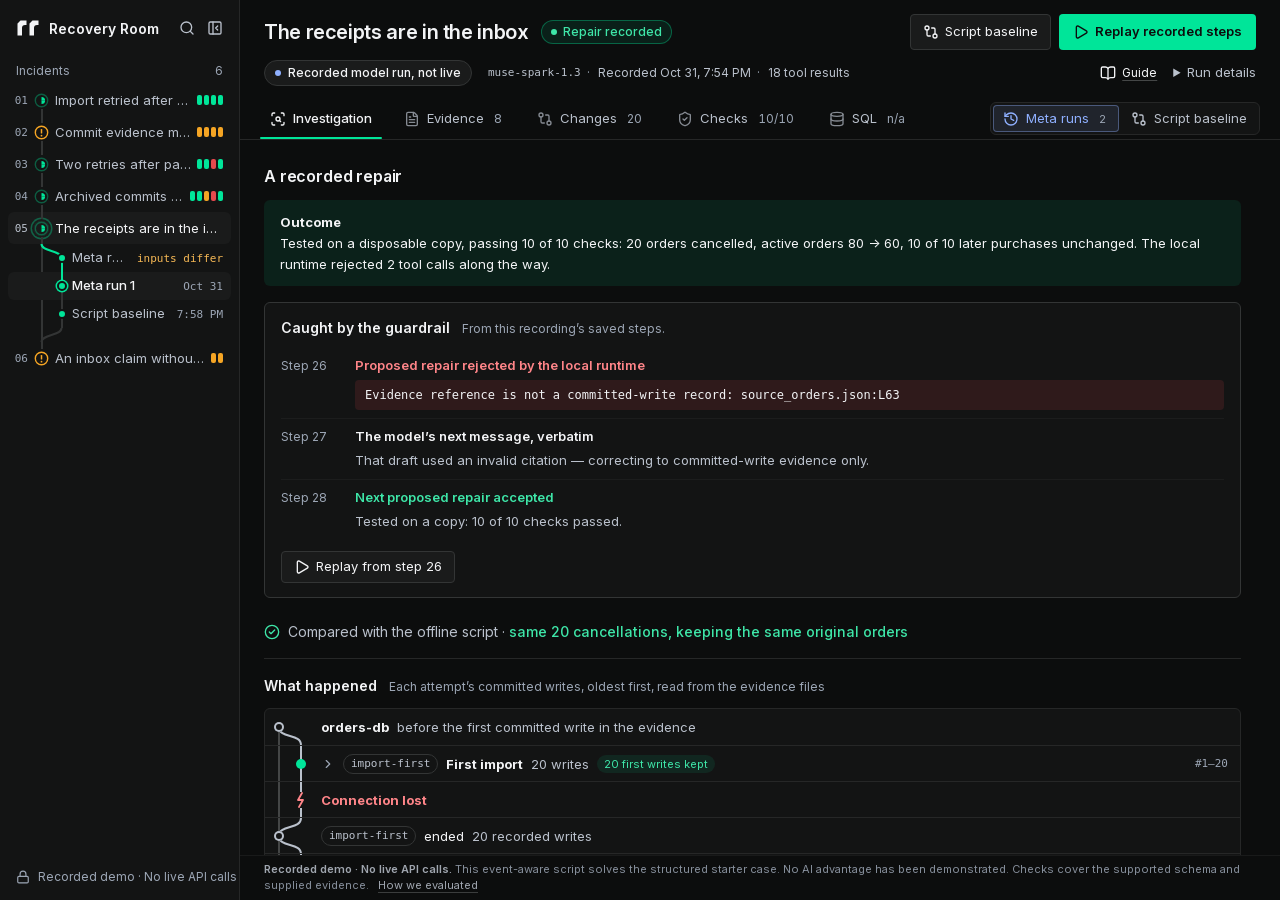
==== index.html @ 3918cf86 "Publish read-only recorded demo from 4fa19cd" ====
<!doctype html>
<html lang="en" data-demo-mode="read-only">
<head>
  <meta charset="utf-8">
  <meta name="viewport" content="width=device-width,initial-scale=1">
  <meta name="description" content="A local workbench for synthetic incident investigation and copy-only repair review.">
  <meta name="color-scheme" content="dark">
  <title>Recovery Room · Local workbench</title>
  <link rel="icon" href="./favicon.svg" type="image/svg+xml">
  <link rel="stylesheet" href="./style.css">
  <link rel="preload" href="./fonts/InterVariable.woff2" as="font" type="font/woff2" crossorigin>
  <script src="./app.js" defer></script>
</head>
<body>
<!-- Icons: Lucide (lucide-static 1.55.0), https://lucide.dev
ISC License

Copyright (c) 2026 Lucide Icons and Contributors

Permission to use, copy, modify, and/or distribute this software for any
purpose with or without fee is hereby granted, provided that the above
copyright notice and this permission notice appear in all copies.

THE SOFTWARE IS PROVIDED "AS IS" AND THE AUTHOR DISCLAIMS ALL WARRANTIES
WITH REGARD TO THIS SOFTWARE INCLUDING ALL IMPLIED WARRANTIES OF
MERCHANTABILITY AND FITNESS. IN NO EVENT SHALL THE AUTHOR BE LIABLE FOR
ANY SPECIAL, DIRECT, INDIRECT, OR CONSEQUENTIAL DAMAGES OR ANY DAMAGES
WHATSOEVER RESULTING FROM LOSS OF USE, DATA OR PROFITS, WHETHER IN AN
ACTION OF CONTRACT, NEGLIGENCE OR OTHER TORTIOUS ACTION, ARISING OUT OF
OR IN CONNECTION WITH THE USE OR PERFORMANCE OF THIS SOFTWARE.

- --

The following Lucide icons are derived from the Feather project:

airplay, alert-circle, alert-octagon, alert-triangle, aperture, arrow-down-circle, arrow-down-left, arrow-down-right, arrow-down, arrow-left-circle, arrow-left, arrow-right-circle, arrow-right, arrow-up-circle, arrow-up-left, arrow-up-right, arrow-up, at-sign, calendar, cast, check, chevron-down, chevron-left, chevron-right, chevron-up, chevrons-down, chevrons-left, chevrons-right, chevrons-up, circle, clipboard, clock, code, columns, command, compass, corner-down-left, corner-down-right, corner-left-down, corner-left-up, corner-right-down, corner-right-up, corner-up-left, corner-up-right, crosshair, database, divide-circle, divide-square, dollar-sign, download, external-link, feather, frown, hash, headphones, help-circle, info, italic, key, layout, life-buoy, link-2, link, loader, lock, log-in, log-out, maximize, meh, minimize, minimize-2, minus-circle, minus-square, minus, monitor, moon, more-horizontal, more-vertical, move, music, navigation-2, navigation, octagon, pause-circle, percent, plus-circle, plus-square, plus, power, radio, rss, search, server, share, shopping-bag, sidebar, smartphone, smile, square, table-2, tablet, target, terminal, trash-2, trash, triangle, tv, type, upload, x-circle, x-octagon, x-square, x, zoom-in, zoom-out

The MIT License (MIT) (for the icons listed above)

Copyright (c) 2013-present Cole Bemis

Permission is hereby granted, free of charge, to any person obtaining a copy
of this software and associated documentation files (the "Software"), to deal
in the Software without restriction, including without limitation the rights
to use, copy, modify, merge, publish, distribute, sublicense, and/or sell
copies of the Software, and to permit persons to whom the Software is
furnished to do so, subject to the following conditions:

The above copyright notice and this permission notice shall be included in all
copies or substantial portions of the Software.

THE SOFTWARE IS PROVIDED "AS IS", WITHOUT WARRANTY OF ANY KIND, EXPRESS OR
IMPLIED, INCLUDING BUT NOT LIMITED TO THE WARRANTIES OF MERCHANTABILITY,
FITNESS FOR A PARTICULAR PURPOSE AND NONINFRINGEMENT. IN NO EVENT SHALL THE
AUTHORS OR COPYRIGHT HOLDERS BE LIABLE FOR ANY CLAIM, DAMAGES OR OTHER
LIABILITY, WHETHER IN AN ACTION OF CONTRACT, TORT OR OTHERWISE, ARISING FROM,
OUT OF OR IN CONNECTION WITH THE SOFTWARE OR THE USE OR OTHER DEALINGS IN THE
SOFTWARE.
-->
<svg class="sprite" aria-hidden="true" focusable="false"><symbol id="i-arrow-down" viewBox="0 0 24 24"><path d="M12 5v14" /><path d="m19 12-7 7-7-7" /></symbol><symbol id="i-ban" viewBox="0 0 24 24"><circle cx="12" cy="12" r="10" /><path d="M4.929 4.929 19.07 19.071" /></symbol><symbol id="i-check" viewBox="0 0 24 24"><path d="M20 6 9 17l-5-5" /></symbol><symbol id="i-chevron-right" viewBox="0 0 24 24"><path d="m9 18 6-6-6-6" /></symbol><symbol id="i-circle-alert" viewBox="0 0 24 24"><circle cx="12" cy="12" r="10" /><line x1="12" x2="12" y1="8" y2="12" /><line x1="12" x2="12.01" y1="16" y2="16" /></symbol><symbol id="i-circle-check" viewBox="0 0 24 24"><circle cx="12" cy="12" r="10" /><path d="m16 9-5.5 5.5L8 12" /></symbol><symbol id="i-circle-x" viewBox="0 0 24 24"><circle cx="12" cy="12" r="10" /><path d="m15 9-6 6" /><path d="m9 9 6 6" /></symbol><symbol id="i-copy" viewBox="0 0 24 24"><rect width="14" height="14" x="8" y="8" rx="2" ry="2" /><path d="M4 16c-1.1 0-2-.9-2-2V4c0-1.1.9-2 2-2h10c1.1 0 2 .9 2 2" /></symbol><symbol id="i-corner-down-left" viewBox="0 0 24 24"><path d="M20 4v7a4 4 0 0 1-4 4H4" /><path d="m9 10-5 5 5 5" /></symbol><symbol id="i-database" viewBox="0 0 24 24"><ellipse cx="12" cy="5" rx="9" ry="3" /><path d="M3 5V19A9 3 0 0 0 21 19V5" /><path d="M3 12A9 3 0 0 0 21 12" /></symbol><symbol id="i-download" viewBox="0 0 24 24"><path d="M12 15V3" /><path d="M21 15v4a2 2 0 0 1-2 2H5a2 2 0 0 1-2-2v-4" /><path d="m7 10 5 5 5-5" /></symbol><symbol id="i-file-search" viewBox="0 0 24 24"><path d="M6 22a2 2 0 0 1-2-2V4a2 2 0 0 1 2-2h8a2.4 2.4 0 0 1 1.704.706l3.588 3.588A2.4 2.4 0 0 1 20 8v12a2 2 0 0 1-2 2z" /><path d="M14 2v5a1 1 0 0 0 1 1h5" /><circle cx="11.5" cy="14.5" r="2.5" /><path d="M13.3 16.3 15 18" /></symbol><symbol id="i-file-text" viewBox="0 0 24 24"><path d="M6 22a2 2 0 0 1-2-2V4a2 2 0 0 1 2-2h8a2.4 2.4 0 0 1 1.704.706l3.588 3.588A2.4 2.4 0 0 1 20 8v12a2 2 0 0 1-2 2z" /><path d="M14 2v5a1 1 0 0 0 1 1h5" /><path d="M10 9H8" /><path d="M16 13H8" /><path d="M16 17H8" /></symbol><symbol id="i-flask-conical" viewBox="0 0 24 24"><path d="M14 2v6a2 2 0 0 0 .245.96l5.51 10.08A2 2 0 0 1 18 22H6a2 2 0 0 1-1.755-2.96l5.51-10.08A2 2 0 0 0 10 8V2" /><path d="M6.453 15h11.094" /><path d="M8.5 2h7" /></symbol><symbol id="i-folder-open" viewBox="0 0 24 24"><path d="m6 14 1.5-2.9A2 2 0 0 1 9.24 10H20a2 2 0 0 1 1.94 2.5l-1.54 6a2 2 0 0 1-1.95 1.5H4a2 2 0 0 1-2-2V5a2 2 0 0 1 2-2h3.9a2 2 0 0 1 1.69.9l.81 1.2a2 2 0 0 0 1.67.9H18a2 2 0 0 1 2 2v2" /></symbol><symbol id="i-git-compare" viewBox="0 0 24 24"><circle cx="18" cy="18" r="3" /><circle cx="6" cy="6" r="3" /><path d="M13 6h3a2 2 0 0 1 2 2v7" /><path d="M11 18H8a2 2 0 0 1-2-2V9" /></symbol><symbol id="i-hash" viewBox="0 0 24 24"><line x1="4" x2="20" y1="9" y2="9" /><line x1="4" x2="20" y1="15" y2="15" /><line x1="10" x2="8" y1="3" y2="21" /><line x1="16" x2="14" y1="3" y2="21" /></symbol><symbol id="i-history" viewBox="0 0 24 24"><path d="M3 12a9 9 0 1 0 9-9 9.75 9.75 0 0 0-6.74 2.74L3 8" /><path d="M3 3v5h5" /><path d="M12 7v5l4 2" /></symbol><symbol id="i-info" viewBox="0 0 24 24"><circle cx="12" cy="12" r="10" /><path d="M12 16v-4" /><path d="M12 8h.01" /></symbol><symbol id="i-loader-circle" viewBox="0 0 24 24"><path d="M21 12a9 9 0 1 1-6.219-8.56" /></symbol><symbol id="i-package" viewBox="0 0 24 24"><path d="M11 21.73a2 2 0 0 0 2 0l7-4A2 2 0 0 0 21 16V8a2 2 0 0 0-1-1.73l-7-4a2 2 0 0 0-2 0l-7 4A2 2 0 0 0 3 8v8a2 2 0 0 0 1 1.73z" /><path d="M12 22V12" /><polyline points="3.29 7 12 12 20.71 7" /><path d="m7.5 4.27 9 5.15" /></symbol><symbol id="i-play" viewBox="0 0 24 24"><path d="M5 5a2 2 0 0 1 3.008-1.728l11.997 6.998a2 2 0 0 1 .003 3.458l-12 7A2 2 0 0 1 5 19z" /></symbol><symbol id="i-refresh-cw" viewBox="0 0 24 24"><path d="M3 12a9 9 0 0 1 9-9 9.75 9.75 0 0 1 6.74 2.74L21 8" /><path d="M21 3v5h-5" /><path d="M21 12a9 9 0 0 1-9 9 9.75 9.75 0 0 1-6.74-2.74L3 16" /><path d="M8 16H3v5" /></symbol><symbol id="i-scan-search" viewBox="0 0 24 24"><path d="M3 7V5a2 2 0 0 1 2-2h2" /><path d="M17 3h2a2 2 0 0 1 2 2v2" /><path d="M21 17v2a2 2 0 0 1-2 2h-2" /><path d="M7 21H5a2 2 0 0 1-2-2v-2" /><circle cx="12" cy="12" r="3" /><path d="m16 16-1.9-1.9" /></symbol><symbol id="i-search" viewBox="0 0 24 24"><path d="m21 21-4.34-4.34" /><circle cx="11" cy="11" r="8" /></symbol><symbol id="i-shield-check" viewBox="0 0 24 24"><path d="M20 13c0 5-3.5 7.5-7.66 8.95a1 1 0 0 1-.67-.01C7.5 20.5 4 18 4 13V6a1 1 0 0 1 1-1c2 0 4.5-1.2 6.24-2.72a1.17 1.17 0 0 1 1.52 0C14.51 3.81 17 5 19 5a1 1 0 0 1 1 1z" /><path d="m9 12 2 2 4-4" /></symbol><symbol id="i-triangle-alert" viewBox="0 0 24 24"><path d="m21.73 18-8-14a2 2 0 0 0-3.48 0l-8 14A2 2 0 0 0 4 21h16a2 2 0 0 0 1.73-3" /><path d="M12 9v4" /><path d="M12 17h.01" /></symbol><symbol id="i-x" viewBox="0 0 24 24"><path d="M18 6 6 18" /><path d="m6 6 12 12" /></symbol><symbol id="i-menu" viewBox="0 0 24 24"><path d="M4 5h16" /><path d="M4 12h16" /><path d="M4 19h16" /></symbol><symbol id="i-book-open" viewBox="0 0 24 24"><path d="M12 5v16" /><path d="M20.001 19A2 2 0 0022 17V5a2 2 0 00-1.999-2L16 3.002A5 5 0 0012 5a5 5 0 00-4-2H4a2 2 0 00-2 2v12a2 2 0 001.999 2H8a5 5 0 014 2 5 5 0 014-2z" /></symbol><symbol id="i-panel-left-close" viewBox="0 0 24 24"><rect width="18" height="18" x="3" y="3" rx="2" /><path d="M9 3v18" /><path d="m16 15-3-3 3-3" /></symbol><symbol id="i-panel-left-open" viewBox="0 0 24 24"><rect width="18" height="18" x="3" y="3" rx="2" /><path d="M9 3v18" /><path d="m14 9 3 3-3 3" /></symbol><symbol id="i-lock" viewBox="0 0 24 24"><rect width="18" height="11" x="3" y="11" rx="2" ry="2" /><path d="M7 11V7a5 5 0 0 1 10 0v4" /></symbol><symbol id="i-bot" viewBox="0 0 24 24"><path d="M12 8V4H8" /><rect width="16" height="12" x="4" y="8" rx="2" /><path d="M2 14h2" /><path d="M20 14h2" /><path d="M15 13v2" /><path d="M9 13v2" /></symbol><symbol id="i-pause" viewBox="0 0 24 24"><rect x="14" y="4" width="4" height="16" rx="1" /><rect x="6" y="4" width="4" height="16" rx="1" /></symbol><symbol id="i-skip-forward" viewBox="0 0 24 24"><polygon points="5 4 15 12 5 20 5 4" /><line x1="19" x2="19" y1="5" y2="19" /></symbol><symbol id="i-rotate-ccw" viewBox="0 0 24 24"><path d="M3 12a9 9 0 1 0 9-9 9.75 9.75 0 0 0-6.74 2.74L3 8" /><path d="M3 3v5h5" /></symbol><symbol id="i-wrench" viewBox="0 0 24 24"><path d="M14.7 6.3a1 1 0 0 0 0 1.4l1.6 1.6a1 1 0 0 0 1.4 0l3.106-3.105c.32-.322.863-.22.983.218a6 6 0 0 1-8.259 7.057l-7.91 7.91a1 1 0 0 1-2.999-3l7.91-7.91a6 6 0 0 1 7.057-8.259c.438.12.54.662.219.984z" /></symbol></svg>
  <div id="progress" class="progress" hidden></div>
  <a class="skip" href="#content">Skip to workspace</a>
  <div class="app">
    <aside id="sidebar" class="sidebar" aria-label="Incidents">
      <div class="side-head">
        <a class="brand" href="./" aria-label="Recovery Room home"><svg class="brand-mark" viewBox="0 0 64 64" width="24" height="24" fill="currentColor" aria-hidden="true" focusable="false"><path d="M4 52V20L12 12H28V24H24A8 8 0 0 0 16 32V52Z"/><path d="M36 52V20L44 12H60V24H56A8 8 0 0 0 48 32V52Z"/></svg><span class="brand-name">Recovery Room</span></a>
        <button class="icon-button side-icon" data-palette aria-haspopup="dialog" aria-controls="palette" aria-label="Search or jump to" title="Search or jump to · Ctrl K"><svg class="icon" aria-hidden="true" focusable="false"><use href="#i-search"></use></svg></button>
        <button class="icon-button side-icon rail-toggle" data-nav-rail aria-label="Collapse sidebar" title="Collapse sidebar · ["><svg class="icon" aria-hidden="true" focusable="false"><use href="#i-panel-left-close"></use></svg></button>
      </div>
      <div class="side-label"><span id="cases-label">Incidents</span> <span id="case-count">…</span></div>
      <nav id="cases" aria-label="Synthetic incidents"></nav>
      <div class="side-footer" title="Synthetic cases. The source database is only read; repairs run on disposable copies."><svg class="icon" aria-hidden="true" focusable="false"><use href="#i-lock"></use></svg><span class="side-footer-text">Synthetic data · read-only source</span></div>
    </aside>
    <div class="resizer" role="separator" tabindex="0" aria-orientation="vertical" aria-controls="sidebar" aria-label="Resize sidebar" aria-valuemin="56" aria-valuemax="400" aria-valuenow="240" title="Drag to resize · double-click to reset"></div>
    <div class="scrim" data-close-nav hidden></div>

    <div class="main">
      <header class="topbar">
        <button id="nav-toggle" class="nav-toggle" data-nav-toggle aria-controls="sidebar" aria-expanded="false"><svg class="icon" aria-hidden="true" focusable="false"><use href="#i-menu"></use></svg><span id="nav-toggle-label">Cases</span></button>
        <button class="palette-trigger" data-palette aria-haspopup="dialog" aria-controls="palette" aria-label="Search or jump to"><svg class="icon" aria-hidden="true" focusable="false"><use href="#i-search"></use></svg><span>Search or jump to…</span><kbd class="palette-key">Ctrl K</kbd></button>
        <span id="demo-label" class="demo-label" hidden><span>Recorded demo</span><span class="demo-label-more"> · No live API calls</span></span>
      </header>

      <div id="welcome" class="welcome" hidden></div>

      <section class="incident-head" aria-labelledby="title">
        <div class="title-row">
          <h1 id="title"><span class="skeleton title-skeleton" aria-hidden="true"></span><span class="sr-only">Loading local incident…</span></h1>
          <span id="title-status" class="title-status"></span>
        </div>
        <div id="header-actions" class="head-actions"></div>
        <div class="flow-row">
          <span class="mode" id="mode-indicator">Offline demo · No model</span>
          <div id="incident-meta" class="meta"></div>
          <div class="flow-links">
            <button class="link small guide-toggle" data-open-guide aria-controls="context" aria-expanded="false"><svg class="icon" aria-hidden="true" focusable="false"><use href="#i-book-open"></use></svg><span>Guide</span></button>
            <details id="run-details" class="run-details" hidden><summary>Run details</summary><div id="run-details-body"></div></details>
          </div>
        </div>
      </section>

      <div id="notice" role="alert" hidden></div>

      <div class="tabbar">
      <nav class="tabs" role="tablist" aria-label="Workspace">
        <button role="tab" id="tab-investigation" data-tab="investigation" aria-controls="content">Investigation</button>
        <button role="tab" id="tab-evidence" data-tab="evidence" aria-controls="content">Evidence</button>
        <button role="tab" id="tab-changes" data-tab="changes" aria-controls="content">Changes</button>
        <button role="tab" id="tab-checks" data-tab="checks" aria-controls="content">Checks</button>
        <button role="tab" id="tab-sql" data-tab="sql" aria-controls="content">SQL</button>
        <span class="tab-ind" aria-hidden="true"></span>
      </nav>
      <div id="source-switch" class="source-switch" role="group" aria-label="Run source"></div>
      </div>

      <div class="workspace ctx-closed">
        <main id="content" class="panel" role="tabpanel" tabindex="-1" aria-labelledby="tab-investigation" aria-live="polite">
          <div class="skeleton-stack" aria-hidden="true"><span class="skeleton"></span><span class="skeleton"></span><span class="skeleton"></span><span class="skeleton"></span><span class="skeleton"></span><span class="skeleton"></span></div>
          <p class="sr-only">Reading the supplied local fixture…</p>
        </main>
        <aside id="context" class="context" aria-label="Details" tabindex="-1"></aside>
      </div>

      <footer class="disclosure">This event-aware script solves the structured starter case. No AI advantage has been demonstrated. Checks cover the supported schema and supplied evidence. <button class="link" data-open-evaluation>How we evaluated</button></footer>
    </div>
  </div>

  <div id="toasts" class="toasts" role="status" aria-live="polite"></div>

  <dialog id="evaluation" class="evaluation" aria-labelledby="evaluation-title"><div id="evaluation-body"></div></dialog>
  <dialog id="palette" class="palette" aria-label="Command palette">
    <div class="palette-box">
      <div class="palette-input"><svg class="icon" aria-hidden="true" focusable="false"><use href="#i-search"></use></svg><input id="palette-input" type="text" role="combobox" aria-expanded="true" aria-controls="palette-list" aria-autocomplete="list" placeholder="Search cases, tabs, runs, orders, or type L28" autocomplete="off" spellcheck="false"><kbd>Esc</kbd></div>
      <ul id="palette-list" class="palette-list" role="listbox" aria-label="Commands"></ul>
      <div class="palette-foot"><span><kbd>↑</kbd><kbd>↓</kbd> move</span><span><kbd><svg class="icon" aria-hidden="true" focusable="false"><use href="#i-corner-down-left"></use></svg></kbd> open</span><span class="palette-note">Offline demo · uses this local workbench only</span></div>
    </div>
  </dialog>
</body>
</html>
---- style.css ----
/* Recovery Room workbench: charcoal developer console. Tokens first; components read only tokens. */
/* Inter 4.1 variable font, self-hosted (SIL Open Font License 1.1, see fonts/OFL.txt). */
@font-face{font-family:"Inter";src:url("./fonts/InterVariable.woff2") format("woff2");font-weight:100 900;font-style:normal;font-display:swap}
:root{
  color-scheme:dark;
  --bg:#0c0d0d;--surface:#131414;--raised:#1a1b1b;--hover:#202121;--line:#262727;--line-2:#333535;
  --ink:#f3f4f6;--muted:#bac1cc;--faint:#9ca6b5;
  --accent:#00e599;--accent-ink:#3ee6a8;--accent-soft:rgba(0,229,153,.09);--accent-line:rgba(0,229,153,.35);--on-accent:#0c0d0d;
  --warn:#f5a524;--warn-ink:#f7b955;--warn-soft:rgba(245,165,36,.11);
  --danger:#e5484d;--danger-ink:#ff8589;--danger-soft:rgba(229,72,77,.13);
  --rec:#8fb0ff;--rec-soft:rgba(143,176,255,.1);--rec-line:rgba(143,176,255,.38);
  --mark:rgba(245,165,36,.10);--mark-strong:rgba(245,165,36,.22);
  --chart-preserved:#2b7a5d;--chart-base:#3b4642;--chart-neutral:#4a5250;
  /* Lines: hairline rows, dividers, control borders, hover borders. */
  --line-soft:#1c1d1d;--line-3:#444646;
  --accent-hover:#2df0ad;--warn-line:rgba(245,165,36,.35);--danger-line:rgba(229,72,77,.4);
  --scrim:rgba(0,0,0,.55);--shadow:rgba(0,0,0,.5);
  /* Type: seven sizes. 11 badges and counts · 12 captions and meta · 13 interface text · 14 reading text ·
     16 section headings · 20 page title · 28 key numbers. */
  --fs-1:11px;--fs-2:12px;--fs-3:13px;--fs-4:14px;--fs-5:16px;--fs-6:20px;--fs-7:28px;
  /* Corners: hairline marks, controls, cards, floating layers, pills (circles use 50%). */
  --r-xs:2px;--r-sm:4px;--r-md:6px;--r-lg:10px;--r-pill:999px;
  --sans:"Inter","Segoe UI Variable Text","Segoe UI",system-ui,-apple-system,"Helvetica Neue",sans-serif;
  --mono:"Cascadia Code","Cascadia Mono",Consolas,ui-monospace,"SF Mono",monospace;
  --tabs-h:41px;
  /* Short, restrained motion; navigation updates immediately. */
  --dur-1:100ms;--dur-2:160ms;--dur-3:180ms;
  --ease-out:cubic-bezier(.2,.8,.2,1);--ease-spring:cubic-bezier(.2,.8,.2,1);
  --s1:8px;--s2:12px;--s3:16px;--s4:24px;--s5:32px;
  font:var(--fs-4)/1.5 var(--sans);
}

*{box-sizing:border-box}
[hidden]{display:none!important}
body{margin:0;background:var(--bg);color:var(--ink);-webkit-font-smoothing:antialiased}
button,select,input{font:inherit;color:inherit}
button{border:0;background:none;cursor:pointer;touch-action:manipulation;transition:background-color var(--dur-1),color var(--dur-1),border-color var(--dur-1),transform var(--dur-1) var(--ease-out),opacity var(--dur-1)}
button:disabled{cursor:not-allowed;opacity:.45}
button[aria-busy=true]{cursor:progress;opacity:.75}
/* Tactile press on solid controls. */
.primary:active:not(:disabled),.secondary:active:not(:disabled){transform:translateY(1px)}
/* Lucide icons from the inline sprite; they inherit text colour. */
.sprite{position:absolute;width:0;height:0;overflow:hidden}
.icon{width:16px;height:16px;flex:none;fill:none;stroke:currentColor;stroke-width:2;stroke-linecap:round;stroke-linejoin:round;vertical-align:-3px}
.spin{animation:spin .9s linear infinite}
@keyframes spin{to{transform:rotate(360deg)}}
kbd{display:inline-flex;align-items:center;gap:2px;padding:0 5px;min-width:18px;height:18px;border:1px solid var(--line-2);border-bottom-width:2px;border-radius:var(--r-sm);background:var(--raised);color:var(--muted);font:var(--fs-1)/1 var(--mono)}
kbd .icon{width:12px;height:12px}
a{color:inherit}
:focus-visible{outline:2px solid var(--accent);outline-offset:2px;border-radius:var(--r-sm)}
.sr-only{position:absolute;width:1px;height:1px;padding:0;margin:-1px;overflow:hidden;clip:rect(0 0 0 0);white-space:nowrap;border:0}
.skip{position:fixed;left:12px;top:-60px;z-index:50;padding:8px 12px;border-radius:var(--r-sm);background:var(--raised);border:1px solid var(--line-2)}
.skip:focus{top:12px}
.mono,code{font-family:var(--mono);font-size:var(--fs-2)}
.num{font-variant-numeric:tabular-nums}
.muted{color:var(--muted)}
.faint{color:var(--faint)}
.small{font-size:var(--fs-3)}
.caption{font-size:var(--fs-2);color:var(--faint)}
.eyebrow{font-size:var(--fs-2);letter-spacing:.02em;color:var(--faint)}

/* App frame */
.app{--side-default:240px;position:relative;display:grid;grid-template-columns:var(--side-w,var(--side-default)) minmax(0,1fr);height:100dvh;min-height:0;overflow:hidden}
/* Sidebar splitter: invisible until hovered, focused or dragged; then a thin neutral line on the edge. */
.resizer{position:absolute;top:0;bottom:0;left:calc(var(--side-w,var(--side-default)) - 4px);z-index:5;width:8px;cursor:col-resize;touch-action:none;border-radius:0}
.resizer:before{content:"";position:absolute;top:0;bottom:0;left:3px;width:2px;background:var(--faint);opacity:0;transition:opacity var(--dur-2) var(--ease-out)}
.resizer:hover:before{opacity:.45;transition-delay:.12s}
.app.resizing .resizer:before{opacity:.8;transition:none}
.resizer:focus-visible{outline:0}
.resizer:focus-visible:before{background:var(--accent);opacity:1}
.app.resizing{cursor:col-resize;user-select:none}
.app.resizing .sidebar,.app.resizing .main{pointer-events:none}
.main{display:flex;flex-direction:column;min-width:0;min-height:0;height:100%;overflow:hidden}

/* Sidebar */
.sidebar{position:relative;height:100%;min-height:0;overflow:auto;display:flex;flex-direction:column;padding:12px 8px 12px;border-right:1px solid var(--line);background:var(--surface)}
.sidebar>*{flex-shrink:0}
/* Sidebar: quiet chrome. One line per row, colour only in small status glyphs, a lighter fill for the current row. */
.side-head{display:flex;align-items:center;gap:2px;height:32px;margin:0 0 14px;padding:0 4px 0 8px}
.brand{flex:1;min-width:0;display:flex;align-items:center;gap:9px;color:var(--ink);text-decoration:none;font-size:var(--fs-4);font-weight:600;white-space:nowrap}
.brand-mark{display:block;flex:none;width:24px;height:24px}
.side-icon{width:28px;height:28px;color:var(--faint)}
.side-icon .icon{width:16px;height:16px}
.side-label{display:flex;justify-content:space-between;height:26px;align-items:center;margin:0;padding:0 8px;font-size:var(--fs-2);color:var(--faint)}
#cases{position:relative;display:flex;flex-direction:column;gap:0}
.case{position:relative;display:flex;align-items:center;gap:6px;width:100%;height:32px;padding:0 8px 0 4px;border-radius:var(--r-md);border:0;color:var(--muted);text-align:left;font-size:var(--fs-3);line-height:1}
/* The case spine: one line through every case's ring, drawn as the segments between rings. */
.case::before,.case::after,.tree::before{content:'';position:absolute;left:32.5px;width:2px;background:var(--line-2);pointer-events:none}
.case::before{top:0;height:calc(50% - 9px)}
.case::after{top:calc(50% + 9px);bottom:0}
#cases>.case:first-child::before,#cases>.case:last-child::after{display:none}
.case-ix{flex:none;width:16px;font:var(--fs-1)/1 var(--mono);color:var(--faint);text-align:right}
.case.active .case-ix{color:var(--muted)}
.case.active .ring{border-radius:50%;box-shadow:0 0 0 2px var(--raised),0 0 0 3.5px var(--accent-line)}
.case-strip{display:inline-flex;flex:none;gap:2px}
.case-strip i{width:5px;height:10px;border-radius:var(--r-xs);background:var(--chart-neutral)}
.case-strip i.t-ok{background:var(--accent)}
.case-strip i.t-warn{background:var(--warn)}
.case-strip i.t-danger{background:var(--danger)}
.case-strip i.t-empty{background:none;box-shadow:inset 0 0 0 1px var(--faint)}
.case:hover:not(:disabled){background:var(--hover);color:var(--ink)}
.case.active{background:var(--raised);color:var(--ink)}
.case.loading .ring{animation:pulse 1.1s ease-in-out infinite}
.case-title{flex:1;min-width:0;overflow:hidden;text-overflow:ellipsis;white-space:nowrap}
.ring{flex:none;display:block}
.ring-track{fill:none;stroke:var(--line-2);stroke-width:1.4}
.ring.none .ring-track{stroke-dasharray:2.2 2}
.ring.ok .ring-track{stroke:var(--accent-line)}
.ring.ok path{fill:var(--accent)}
.ring.warn .ring-track{stroke:var(--warn)}
.ring.warn rect,.ring.warn circle:not(.ring-track){fill:var(--warn)}
.ring.danger .ring-track{stroke:var(--danger)}
.ring.danger rect,.ring.danger circle:not(.ring-track){fill:var(--danger)}
/* The open case's attempts hang off a thin neutral tree line. */
/* The open case's attempts: a branch off the spine (x 33.5) at x 53.5 that rejoins it, lit to the attempt on screen.
   Folding and unfolding are animated from app.js (foldPlay), and skipped when reduced motion is preferred. */
.tree{position:relative;margin:0;padding:0 0 14px}
.tree::before{top:0;bottom:0}
.tree-fork,.tree-merge{position:absolute;left:0;width:60px;height:14px;fill:none;stroke:var(--line-2);stroke-width:2;stroke-linecap:round;pointer-events:none}
.tree-fork{top:0}
.tree-merge{bottom:0}
.tree.has-current .tree-fork{stroke:var(--accent)}
.attempt{position:relative;display:flex;align-items:center;gap:6px;width:100%;height:28px;padding:0 8px 0 64px;border-radius:var(--r-md);border:0;color:var(--muted);text-align:left;font-size:var(--fs-3);white-space:nowrap}
.attempt::before,.attempt::after{content:'';position:absolute;left:52.5px;width:2px;background:var(--line-2);pointer-events:none}
.attempt::before{top:0;height:50%}
.attempt::after{top:50%;bottom:0}
.tree>.attempt:first-of-type::before{display:none}
.attempt.lit::before,.attempt.lit::after,.attempt.current::before{background:var(--accent)}
.att-dot{position:absolute;z-index:1;left:48.5px;top:50%;width:10px;height:10px;margin-top:-5px;border-radius:50%;box-sizing:border-box;border:2px solid var(--surface);background:var(--chart-neutral)}
.att-dot.t-ok{background:var(--accent)}
.att-dot.t-warn{background:var(--warn)}
.att-dot.t-danger{background:var(--danger)}
.att-dot.t-empty{background:var(--surface);box-shadow:inset 0 0 0 1.5px var(--faint)}
.attempt.current .att-dot{box-shadow:0 0 0 1.5px var(--accent)}
.attempt.current .att-dot.t-empty{box-shadow:inset 0 0 0 1.5px var(--faint),0 0 0 1.5px var(--accent)}
.attempt:hover{background:var(--hover);color:var(--ink)}
.attempt.current{background:var(--raised);color:var(--ink);font-weight:500}
.attempt-icon{flex:none;width:14px;height:14px;color:var(--faint)}
.attempt-icon.tone-ok{color:var(--accent-ink)}
.attempt-icon.tone-warn{color:var(--warn-ink)}
.attempt-icon.tone-danger{color:var(--danger-ink)}
.attempt-label{flex:1;min-width:0;overflow:hidden;text-overflow:ellipsis}
.attempt-meta{flex:none;margin-left:auto;font:var(--fs-1) var(--mono);color:var(--faint);font-variant-numeric:tabular-nums}
.attempt-meta.warn{color:var(--warn-ink)}
.warn-chip{border-color:var(--warn-line);color:var(--warn-ink)}
.link.small{font-size:var(--fs-2)}
.side-footer{display:flex;align-items:center;gap:8px;margin-top:auto;padding:10px 8px 2px;font-size:var(--fs-2);color:var(--faint);white-space:nowrap}
.side-footer .icon{flex:none;width:14px;height:14px}

/* Header */
.topbar{display:none;justify-content:space-between;align-items:center;gap:12px;height:48px;padding:0 24px;border-bottom:1px solid var(--line);font-size:var(--fs-2);color:var(--faint)}
.nav-toggle{display:none;align-items:center;gap:7px;flex:none;height:30px;padding:0 10px;border:1px solid var(--line);border-radius:var(--r-sm);background:var(--surface);color:var(--ink);font-size:var(--fs-3);white-space:nowrap}
.nav-toggle:hover{border-color:var(--line-2)}
.nav-toggle[aria-expanded=true]{border-color:var(--accent-line)}
.mode{display:inline-flex;align-items:center;padding:3px 10px;border-radius:var(--r-pill);border:1px solid var(--line-2);background:var(--raised);color:var(--muted);font-size:var(--fs-2);font-weight:500;white-space:nowrap}
.mode:before{content:'';width:6px;height:6px;margin-right:7px;border-radius:50%;background:var(--warn)}
.mode.unverified{border-color:var(--line-2);background:var(--raised);color:var(--muted)}
.mode.unverified:before{background:var(--muted)}
/* Recorded model runs use a distinct cool tone so they never read as the offline script or as live. */
.mode.recorded{border-color:var(--line-2);background:var(--raised);color:var(--ink)}
.mode.recorded:before{background:var(--rec)}
/* Run source: the right end of the tab bar, since it changes what every tab shows. */
.source-switch{display:inline-flex;flex:none;gap:2px;padding:2px;border:1px solid var(--line);border-radius:var(--r-md);background:var(--surface)}
.source-switch button{display:inline-flex;align-items:center;gap:7px;padding:4px 10px;border-radius:var(--r-sm);color:var(--muted);font-size:var(--fs-3);white-space:nowrap}
.source-switch button:hover{color:var(--ink)}
.source-switch button[aria-pressed=true]{background:var(--raised);color:var(--ink);box-shadow:inset 0 0 0 1px var(--line-2)}
.source-switch button[data-source=recorded][aria-pressed=true]{color:var(--rec);box-shadow:inset 0 0 0 1px var(--rec-line);background:var(--rec-soft)}
.source-switch .count{font-size:var(--fs-1)}
/* Header: the title, its status and the actions; then one line of context (mode, progress, links). */
.incident-head{display:grid;grid-template-columns:minmax(0,1fr) auto;align-items:center;gap:10px var(--s4);padding:14px var(--s4) 12px}
/* Title and its status read as one line, like a pull request title and its state. */
.title-row{display:flex;flex-wrap:wrap;align-items:center;gap:6px 12px;min-width:0}
.title-status{display:inline-flex;flex-wrap:wrap;align-items:center;gap:6px}
h1{margin:0;font-size:var(--fs-6);line-height:1.25;font-weight:600;letter-spacing:-.018em;text-wrap:balance}
/* Second row: the mode label, then progress (or recording facts), then Guide and Run details. */
.flow-row{grid-column:1/-1;display:flex;flex-wrap:wrap;align-items:center;gap:8px 16px;min-width:0}
.flow-links{display:flex;flex-wrap:wrap;align-items:center;gap:6px 16px;margin-left:auto}
.meta{display:flex;flex-wrap:wrap;align-items:center;gap:6px;min-width:0}
/* Progress steps */
.steps{display:flex;flex-wrap:wrap;align-items:center;gap:4px 0;margin:0;padding:0;list-style:none}
.steps>li{display:flex;align-items:center}
.steps>li+li:before{content:'';width:14px;height:1px;margin:0 4px;background:var(--line-2)}
.steps>li.done+li:before{background:var(--accent-line)}
.step{display:inline-flex;align-items:center;gap:7px;padding:2px 8px 2px 2px;border-radius:var(--r-pill);color:var(--faint);text-align:left;line-height:1.2;white-space:nowrap}
button.step:hover{background:var(--hover);color:var(--ink)}
.step-dot{display:grid;place-items:center;flex:none;width:20px;height:20px;border-radius:50%;border:1px solid var(--line-2);background:var(--surface);color:var(--muted);font:600 var(--fs-1)/1 var(--mono)}
.step-dot .icon{width:12px;height:12px;stroke-width:2.5}
.step-label{font-size:var(--fs-3);font-weight:500;color:var(--muted)}
.step-sub{font-size:var(--fs-2);color:var(--faint)}
.step.upcoming,.step.off{opacity:.7}
.step.done .step-dot{border-color:var(--accent-line);background:var(--accent-soft);color:var(--accent-ink)}
.step.current .step-dot{border-color:var(--accent);background:var(--accent);color:var(--on-accent);box-shadow:0 0 0 3px var(--accent-soft)}
.step.current .step-label,.step.open .step-label{color:var(--ink)}
.step.open .step-dot{border-color:var(--accent-line);color:var(--accent-ink)}
.step.warn .step-dot{border-color:var(--warn-line);background:var(--warn-soft);color:var(--warn-ink)}
.step.warn .step-sub{color:var(--warn-ink)}
.step.danger .step-dot{border-color:var(--danger-line);background:var(--danger-soft);color:var(--danger-ink)}
.step.danger .step-sub{color:var(--danger-ink)}
.status{display:inline-flex;align-items:center;gap:6px;padding:2px 9px;border-radius:var(--r-pill);background:var(--raised);border:1px solid var(--line-2);font-size:var(--fs-2);font-weight:500;color:var(--muted)}
.status:before{content:'';width:6px;height:6px;border-radius:50%;background:currentColor}
.status.ok{color:var(--accent-ink);border-color:var(--accent-line);background:var(--accent-soft)}
.status.warn{color:var(--warn-ink);border-color:var(--warn-line);background:var(--warn-soft)}
.status.danger{color:var(--danger-ink);border-color:var(--danger-line);background:var(--danger-soft)}
.chip{padding:2px 0;border:0;color:var(--muted);font-size:var(--fs-2);white-space:nowrap}
.meta .chip+.chip:before{content:'·';margin-right:8px;color:var(--faint)}
.chip.mono{font-size:var(--fs-1)}
.head-actions{display:flex;flex-wrap:wrap;align-items:center;justify-content:flex-end;gap:8px}
.run-details{font-size:var(--fs-3);color:var(--muted)}
.run-details[open]{flex-basis:100%;max-width:760px;margin-top:4px}
.run-details>summary{width:fit-content;cursor:pointer;text-underline-offset:3px}
.run-details[open]>summary{margin-bottom:8px;color:var(--ink)}
/* Wide screens: Run details opens as a panel under its link instead of pushing the header down. */
@media(min-width:901px){
  .run-details{position:relative}
  .run-details[open]{flex-basis:auto;max-width:none;margin-top:0}
  .run-details[open]>summary{margin-bottom:0}
  .run-details>div{position:absolute;top:calc(100% + 8px);right:0;z-index:20;width:min(560px,60vw)}
  .run-details .run-facts{margin:0;background:var(--raised);border-color:var(--line-2);box-shadow:0 14px 36px var(--shadow)}
}
.run-facts{display:grid;grid-template-columns:auto minmax(0,1fr);gap:8px 14px;padding:12px 14px;margin:0 0 10px;border:1px solid var(--line);border-radius:var(--r-md);background:var(--surface)}
.run-facts dt{color:var(--faint)}
.run-facts dd{margin:0;overflow-wrap:anywhere}
#notice{display:flex;align-items:flex-start;gap:8px;margin:0 24px 12px;padding:10px 14px;border-radius:var(--r-md);border:1px solid var(--danger-line);background:var(--danger-soft);color:var(--danger-ink);font-size:var(--fs-3);animation:rise var(--dur-2) var(--ease-out)}
#notice .icon{margin-top:1px}

/* Tabs */
.tabbar{display:flex;flex:none;align-items:center;gap:12px;padding-right:20px;border-bottom:1px solid var(--line);background:var(--bg)}
.tabs{position:relative;z-index:5;display:flex;flex:none;gap:12px;height:var(--tabs-h);padding:0 20px;border-bottom:1px solid var(--line);background:var(--bg);overflow-x:auto;scrollbar-width:none}
.tabbar>.tabs{flex:1;min-width:0;border-bottom:0}
/* The header and tab bar adapt to their own width (the sidebar can be dragged wider), not the screen's.
   Containment makes a stacking context, so the header sits above the tab bar for the Run details panel. */
@media(min-width:901px){
  .incident-head{container:head / inline-size;position:relative;z-index:6}
  .tabbar{container:tabbar / inline-size}
}
@container head (max-width:880px){
  /* New investigation becomes an icon button; its name stays in the tooltip and for assistive tech. */
  .head-actions .secondary[data-action=investigate]{width:36px;padding:0;justify-content:center}
  .head-actions .secondary[data-action=investigate]>span{position:absolute;width:1px;height:1px;overflow:hidden;clip:rect(0 0 0 0);white-space:nowrap}
}
@container head (max-width:860px){
  /* Steps keep their dots; the current step and any step that needs attention keep their words. */
  .steps>li:not(.current):not(:has(.step-sub)) .step-label{position:absolute;width:1px;height:1px;overflow:hidden;clip:rect(0 0 0 0);white-space:nowrap}
  .steps>li:not(.current):not(:has(.step-sub)) .step{padding:2px}
  .steps>li+li:before{width:10px;margin:0 2px}
}
@container tabbar (max-width:1030px){ .source-switch .long{display:none} }
@container tabbar (max-width:1000px){ .source-switch .icon{display:none} .tabs{gap:4px} }
@container tabbar (max-width:870px){ .tabs [role=tab] .icon{display:none} }
.tabs [role=tab]{display:inline-flex;align-items:center;gap:7px;padding:0 10px;margin-bottom:-1px;color:var(--muted);font-size:var(--fs-3);white-space:nowrap}
.tabs [role=tab] .icon{opacity:.7;transition:opacity var(--dur-1)}
.tabs [role=tab]:hover{color:var(--ink)}
.tabs [role=tab][aria-selected=true]{color:var(--ink);font-weight:500}
.tabs [role=tab][aria-selected=true] .icon{opacity:1;color:var(--ink)}
/* One indicator follows the selected tab. */
.tab-ind{position:absolute;left:0;bottom:0;height:2px;width:var(--w,0);transform:translateX(var(--x,0));border-radius:var(--r-xs);background:var(--accent);pointer-events:none;transition:transform var(--dur-3) var(--ease-out),width var(--dur-3) var(--ease-out)}
.tabs [role=tab]:focus-visible{outline-offset:-2px}
.count{padding:0 3px;background:none;border:0;color:var(--faint);font:var(--fs-2)/18px var(--sans);font-variant-numeric:tabular-nums}
.count.bad{color:var(--danger-ink);border-color:var(--danger-line)}

/* Workspace */
/* The details column opens for a selection or the guide; otherwise the workspace takes the full width. */
.workspace{flex:1;display:grid;grid-template-columns:minmax(0,1fr) 360px;align-items:stretch;min-height:0;overflow:hidden}
.workspace.ctx-closed{grid-template-columns:minmax(0,1fr)}
.workspace.ctx-closed>.context{display:none}
.guide-toggle[aria-expanded=true]{color:var(--ink)}
.panel{min-width:0;min-height:0;height:100%;overflow:auto;overscroll-behavior:contain;padding:var(--s4) var(--s4) var(--s5);scrollbar-gutter:stable}
.panel,.package{scroll-margin-top:calc(var(--tabs-h) + 12px)}
.panel:focus{outline:none}
.panel[aria-busy=true]{opacity:.55;transition:opacity .15s}
.context{position:relative;height:100%;min-height:0;overflow:auto;overscroll-behavior:contain;border-left:1px solid var(--line);background:var(--surface)}
.context:focus{outline:none}
.ctx-head{position:sticky;top:0;z-index:1;display:flex;justify-content:space-between;align-items:center;gap:8px;height:41px;padding:0 14px 0 16px;border-bottom:1px solid var(--line);background:var(--surface)}
.ctx-body,.ctx-empty{padding:14px 16px 24px}
.ctx-empty h2{font-size:var(--fs-4);margin:0 0 4px}
.ctx-title{margin:0;font-size:var(--fs-5);font-weight:600;word-break:break-all}
.ctx-status{display:flex;flex-wrap:wrap;align-items:center;gap:8px;margin:10px 0}
.ctx-keep{margin:10px 0;font-size:var(--fs-3);color:var(--muted)}
.ctx-keep p{margin:4px 0 0}
.ctx-body h3{margin:20px 0 8px}
.ctx-body .secondary{margin-top:14px}
.icon-button{display:grid;place-items:center;width:26px;height:26px;border-radius:var(--r-sm);color:var(--muted);font-size:var(--fs-5)}
.icon-button:hover{background:var(--hover);color:var(--ink)}

/* Type and blocks */
h2{margin:0;font-size:var(--fs-5);font-weight:600;letter-spacing:-.01em}
h3{margin:var(--s4) 0 var(--s2);font-size:var(--fs-4);font-weight:600}
h4{margin:0;font-size:var(--fs-3);font-weight:600}
.section-heading{display:flex;flex-wrap:wrap;align-items:center;justify-content:space-between;gap:var(--s1) var(--s2);margin-bottom:var(--s2)}
.row-head{display:flex;flex-wrap:wrap;align-items:baseline;justify-content:space-between;gap:6px 12px;margin:26px 0 8px}
.row-head h3,.row-head h4{margin:0}
.lede{margin:0 0 var(--s3);color:var(--muted);font-size:var(--fs-4);line-height:1.6;max-width:72ch}
.pill{display:inline-block;padding:1px 8px;border-radius:var(--r-pill);border:1px solid var(--line-2);background:none;color:var(--muted);font-size:var(--fs-2);font-weight:500;white-space:nowrap}
.pill.ok{color:var(--accent-ink);border-color:var(--accent-line)}
.pill.warn{color:var(--warn-ink);border-color:var(--warn-line)}
.pill.danger{color:var(--danger-ink);border-color:var(--danger-line)}
.metrics{display:flex;flex-wrap:wrap;gap:var(--s2) 0;margin:var(--s2) 0 var(--s3)}
.metric{flex:1 1 130px;min-width:0;padding:0 var(--s3);border-left:1px solid var(--line)}
.metric:first-child{padding-left:0;border-left:0}
.metric strong{display:block;font:600 var(--fs-6)/1.2 var(--sans);letter-spacing:-.01em;font-variant-numeric:tabular-nums;white-space:nowrap}
.metric span{display:block;margin-top:2px;font-size:var(--fs-2);color:var(--faint)}
.callout{margin:var(--s2) 0;padding:var(--s2) var(--s3);border-radius:var(--r-md);border:0;background:var(--surface);font-size:var(--fs-3);line-height:1.6;overflow-wrap:anywhere}
.callout.success{background:var(--accent-soft)}
.callout.stop{background:var(--warn-soft)}
.assurance{display:flex;flex-wrap:wrap;gap:4px var(--s3);margin:0 0 var(--s1);padding:0;list-style:none}
.assurance li{display:inline-flex;align-items:center;gap:7px;color:var(--muted);font-size:var(--fs-3)}
.assurance li:before{content:'';flex:none;width:6px;height:6px;border-radius:50%;background:var(--accent)}
.assurance li.fail{color:var(--danger-ink)}
.assurance li.fail:before{background:var(--danger)}
.assurance.stacked{flex-direction:column;align-items:flex-start;margin-top:14px}
.empty{padding:48px 8px;text-align:center;color:var(--muted)}
.empty-icon{width:28px;height:28px;margin-bottom:10px;color:var(--faint);stroke-width:1.5}
.empty h2{color:var(--ink);margin-bottom:6px}
.empty p{max-width:52ch;margin:0 auto;font-size:var(--fs-3)}
details.fold{margin-top:22px;border-top:1px solid var(--line);padding-top:12px}
details.fold>summary{cursor:pointer;color:var(--muted);font-size:var(--fs-3)}
details.fold>summary:hover{color:var(--ink)}
pre{max-height:280px;overflow:auto;margin:8px 0;padding:10px 12px;border-radius:var(--r-sm);border:1px solid var(--line);background:var(--bg);font:var(--fs-2)/1.6 var(--mono);white-space:pre-wrap;overflow-wrap:anywhere}

/* Buttons */
.primary{min-height:36px;padding:0 14px;border-radius:var(--r-sm);background:var(--accent);color:var(--on-accent);font-weight:600;font-size:var(--fs-3)}
.primary:hover:not(:disabled){background:var(--accent-hover)}
.secondary,.download{padding:6px 12px;border-radius:var(--r-sm);border:1px solid var(--line-2);background:var(--raised);color:var(--ink);font-size:var(--fs-3)}
.secondary{min-height:36px;padding-top:0;padding-bottom:0}
.secondary:hover:not(:disabled),.download:hover{background:var(--hover);border-color:var(--line-3)}
.download{display:flex;align-items:flex-start;gap:9px;text-align:left}
.download>.icon{margin-top:2px;color:var(--muted)}
.download-text{display:flex;flex-direction:column;gap:2px}
.download strong{font-weight:500;font-family:var(--mono);font-size:var(--fs-2)}
.download-text>span{font-size:var(--fs-2);color:var(--faint)}
.download[aria-busy=true]>.icon{animation:nudge .8s var(--ease-out) infinite}
@keyframes nudge{50%{transform:translateY(2px)}}
.primary,.secondary,.link,.toggle{display:inline-flex;align-items:center;gap:6px}
.download-row{display:flex;flex-wrap:wrap;gap:8px;margin:10px 0}
.link{padding:0;color:var(--ink);text-decoration:underline;text-decoration-color:var(--line-3);text-underline-offset:3px}
.link:hover{text-decoration-color:var(--faint)}
.busy{animation:pulse 1.1s ease-in-out infinite}

/* Tables */
.scroll-table{position:relative;max-height:none;overflow:auto;border:0;border-top:1px solid var(--line);border-bottom:1px solid var(--line);border-radius:0;background:transparent}
table{width:100%;border-collapse:collapse;font-size:var(--fs-3)}
th,td{padding:8px 10px;text-align:left;border-bottom:1px solid var(--line);vertical-align:middle}
th{position:sticky;top:0;z-index:1;background:var(--surface);font-size:var(--fs-2);font-weight:500;color:var(--muted)}
.purchase-cell{display:flex;flex-wrap:wrap;align-items:baseline;gap:2px 8px;min-width:150px}
.purchase-cell strong{font-weight:500;color:var(--ink)}
.purchase-cell>span{font-size:var(--fs-2);color:var(--muted);white-space:nowrap}
.id-link{cursor:pointer;color:var(--muted);padding:2px 0;white-space:nowrap;text-decoration:underline;text-decoration-color:var(--line-3);text-underline-offset:3px}
.id-link.cancelled{color:var(--warn-ink)}
.id-link:hover{text-decoration-color:currentColor}
tbody tr:last-child td{border-bottom:0}
tr.sel{cursor:pointer}
tr.sel:hover td{background:var(--hover)}
tr.sel:focus-visible{outline:2px solid var(--accent);outline-offset:-2px}
tr.selected td{background:var(--accent-soft)}
.sym{display:inline-block;width:14px;font:600 var(--fs-3) var(--mono);text-align:center}
.sym.mod{color:var(--warn-ink)}
.sym.same{color:var(--faint)}
.before{color:var(--faint)}
.after{color:var(--accent-ink)}
.cancelled{color:var(--warn-ink)}
.citations{display:inline-flex;flex-wrap:wrap;gap:4px 12px;align-items:baseline;white-space:nowrap}
.citation{padding:0;color:var(--muted);font:var(--fs-2) var(--mono);text-decoration:underline;text-decoration-color:var(--line-3);text-underline-offset:3px}
.citation:hover{color:var(--ink);text-decoration-color:var(--faint)}

/* Investigation */
.calls{margin:0;padding:0;list-style:none;border:1px solid var(--line);border-radius:var(--r-md);background:var(--surface)}
.calls li+li{border-top:1px solid var(--line)}
.call>summary{display:flex;align-items:center;gap:10px;padding:7px 12px;cursor:pointer;list-style:none}
.call>summary::-webkit-details-marker{display:none}
.call>summary:hover{background:var(--hover)}
.call .idx{font:var(--fs-1) var(--mono);color:var(--faint)}
.call .tool{padding:1px 7px;border-radius:var(--r-sm);background:var(--raised);border:1px solid var(--line-2);color:var(--ink)}
.call .arg{flex:1;min-width:0;overflow:hidden;text-overflow:ellipsis;white-space:nowrap;color:var(--muted)}
.call .ok{font-size:var(--fs-1);color:var(--faint)}
.call pre{margin:0 12px 10px}
.id-grid{display:flex;flex-wrap:wrap;gap:6px}
.id-chip{padding:3px 8px;border-radius:var(--r-sm);border:1px solid var(--line-2);background:var(--raised);color:var(--muted)}
.id-chip:hover{color:var(--ink);background:var(--hover)}
.id-chip.selected{border-color:var(--warn);color:var(--warn-ink);background:var(--warn-soft)}

/* Evidence log viewer */
.log-head{margin-bottom:10px}
.segmented{display:inline-flex;flex-wrap:wrap;gap:2px;padding:2px;border:1px solid var(--line);border-radius:var(--r-md);background:var(--surface)}
.segmented button{display:inline-flex;align-items:center;gap:7px;padding:5px 10px;border-radius:var(--r-sm);color:var(--muted);font-size:var(--fs-3);font-variant-numeric:tabular-nums}
.segmented button:hover{color:var(--ink)}
.segmented button[aria-pressed=true]{background:var(--raised);color:var(--ink);box-shadow:inset 0 0 0 1px var(--line-2)}
.segmented .count{font-size:var(--fs-1)}
.log-tools,.diff-tools{display:flex;flex-wrap:wrap;align-items:center;gap:8px;margin-bottom:8px}
.search{position:relative;flex:1 1 220px;max-width:420px}
.search>.icon{position:absolute;left:10px;top:50%;margin-top:-8px;color:var(--faint);pointer-events:none}
.search>kbd{position:absolute;right:8px;top:50%;margin-top:-9px;pointer-events:none}
.search input{padding-left:32px!important;padding-right:32px!important}
.search input,.goto input,.filter select{width:100%;padding:6px 10px;border-radius:var(--r-sm);border:1px solid var(--line-2);background:var(--surface);font:var(--fs-3) var(--sans);transition:border-color var(--dur-1),box-shadow var(--dur-1)}
.search input:focus,.goto input:focus{outline:none;border-color:var(--accent-line);box-shadow:0 0 0 3px var(--accent-soft)}
.search input::placeholder{color:var(--faint)}
.goto{display:flex;align-items:center;gap:6px;font-size:var(--fs-2);color:var(--muted)}
.goto input{width:80px;font-family:var(--mono)}
.toggle{display:inline-flex;align-items:center;gap:6px;padding:5px 10px;border-radius:var(--r-sm);border:1px solid var(--line-2);color:var(--muted);font-size:var(--fs-2)}
.toggle .dot{width:6px;height:6px;border-radius:50%;background:var(--accent)}
.toggle[aria-pressed=true]{color:var(--ink);border-color:var(--accent-line);background:var(--accent-soft)}
#ev-count{margin-left:auto;font-variant-numeric:tabular-nums}
.log{position:relative;height:clamp(300px,calc(100vh - 330px),900px);overflow:auto;border:1px solid var(--line);border-radius:var(--r-md);background:var(--surface);font:var(--fs-2)/1.6 var(--mono)}
.log:focus-visible{outline-offset:-2px}
.log-row{display:grid;grid-template-columns:56px minmax(0,1fr);border-bottom:1px solid var(--line-soft);cursor:pointer}
.log-row:hover{background:var(--hover)}
.log-row .ln{position:relative;padding:3px 12px 3px 0;text-align:right;color:var(--faint);user-select:none}
.log-row .lt{padding:3px 12px 3px 4px;white-space:pre-wrap;overflow-wrap:anywhere}
.log-row.cited .ln{color:var(--muted)}
.log-row.cited .ln:before{content:'';position:absolute;left:10px;top:11px;width:5px;height:5px;border-radius:50%;background:var(--accent)}
.log-row.pair{background:var(--mark)}
.log-row.active{box-shadow:inset 0 0 0 1px var(--accent-line)}
.log-row.selected{background:var(--mark-strong)}
.log-row.selected .ln{color:var(--warn-ink)}
.line-tag{grid-column:2;padding:0 12px 4px 4px;font:var(--fs-2) var(--sans);color:var(--warn-ink)}
.log-empty{padding:28px 16px;text-align:center;color:var(--faint);font-family:var(--sans)}
.foot{margin:8px 2px 0;font-size:var(--fs-2);color:var(--faint)}
mark{background:var(--warn-soft);color:var(--warn-ink);border-radius:var(--r-xs);box-shadow:0 0 0 1px var(--warn-line)}
.tok-key{color:var(--faint)}
.tok-str{color:var(--muted)}
.tok-kw{color:var(--ink);font-weight:600}
.tok-comment{color:var(--faint);font-style:italic}

/* Changes (diff) */
.failed{margin:12px 0;padding:10px 14px;border-radius:var(--r-md);border:1px solid var(--danger-line);background:var(--danger-soft)}
.failed h3{margin:0 0 6px;color:var(--danger-ink)}
.failed ul{margin:0;padding:0;list-style:none}
.failed li{padding:4px 0}
.failed .group{margin-right:8px;font-size:var(--fs-1);color:var(--faint)}
.diff{margin-top:var(--s4);border-top:1px solid var(--line);padding-top:var(--s3)}
.diff-head{display:flex;flex-wrap:wrap;justify-content:space-between;align-items:flex-end;gap:10px;margin-bottom:var(--s1)}
.diff-head h3{margin:0}
.diff-counts{display:flex;flex-wrap:wrap;gap:6px;font-size:var(--fs-2);font-variant-numeric:tabular-nums}
.diff-counts span{padding:0 10px 0 0;border:0;border-right:1px solid var(--line)}
.diff-counts .mod{color:var(--warn-ink)}
.diff-counts .same{color:var(--faint)}
.filter{display:flex;align-items:center;gap:8px;font-size:var(--fs-2);color:var(--muted)}
.filter select{width:auto;cursor:pointer}
.group-head{display:flex;flex-wrap:wrap;align-items:baseline;gap:4px 12px;margin:18px 0 8px}
.group-head h4{font:600 var(--fs-2) var(--mono);color:var(--ink)}
/* Repair package: one card listing what a reviewer downloads, with the fingerprints it is pinned to. */
/* Review boxes (Changes and Checks): one bordered box per subject, a header row, then rows. */
.rv-box{margin:0 0 var(--s3);border:1px solid var(--line);border-radius:var(--r-md);background:var(--surface)}
.rv-box-head{display:flex;flex-wrap:wrap;align-items:flex-start;gap:4px var(--s2);padding:var(--s2) var(--s3)}
.rv-state{flex:none;display:grid;place-items:center;width:20px;height:20px;margin-top:1px}
.rv-state .icon{width:18px;height:18px}
.rv-state.ok{color:var(--accent-ink)}
.rv-state.danger{color:var(--danger-ink)}
.rv-title{flex:1 1 200px;min-width:0}
.rv-title h2{margin:0;font-size:var(--fs-5);font-weight:600;line-height:1.35}
.rv-title .caption{margin:2px 0 0}
.rv-box-head>.link{flex:none;margin:2px 0 0 auto}
/* One row per subject the test touched, in the compared runs' row style; each opens its section below. */
.rv-rows{margin:0;padding:0;list-style:none;border-top:1px solid var(--line)}
.rv-rows li+li{border-top:1px solid var(--line)}
.rv-row{display:flex;flex-wrap:wrap;align-items:center;gap:4px var(--s1);width:100%;min-height:40px;padding:8px var(--s3);border-radius:0;text-align:left;color:var(--ink);font-size:var(--fs-3)}
.rv-row:hover{background:var(--hover)}
.rv-row:focus-visible{outline:2px solid var(--accent);outline-offset:-2px}
.rv-row-icon{flex:none;width:15px;height:15px;color:var(--faint)}
.rv-row-name{min-width:8.5em;font-weight:600}
.rv-move{font:var(--fs-2) var(--mono);font-variant-numeric:tabular-nums;color:var(--ink)}
.rv-row-note{font-size:var(--fs-2);color:var(--muted)}
.rv-row-go{flex:none;width:14px;height:14px;color:var(--faint)}
.rv-row:hover .rv-row-go{color:var(--ink)}
.rv-fails{padding:var(--s1) var(--s3);border-top:1px solid var(--danger-line);background:var(--danger-soft);border-radius:0 0 var(--r-md) var(--r-md)}
.rv-fails h3{margin:var(--s1) 0 0;font-size:var(--fs-3);font-weight:600;color:var(--danger-ink)}
.rv-box-row{display:flex;flex-wrap:wrap;align-items:center;gap:var(--s1) var(--s2);padding:var(--s2) var(--s3);border-top:1px solid var(--line)}
.rv-box-row>div{flex:1 1 260px;display:flex;flex-direction:column;gap:2px;min-width:0}
.rv-box-row strong{font-size:var(--fs-3);font-weight:600}
.rv-box-row.ok strong{color:var(--accent-ink)}
.rv-box-row.warn strong{color:var(--warn-ink)}
.rv-box-row.danger strong{color:var(--danger-ink)}
.rv-files{margin-top:var(--s3)}
.rv-file>summary{display:flex;flex-wrap:wrap;align-items:center;gap:4px var(--s1);padding:10px var(--s3);border-radius:var(--r-md);cursor:pointer;list-style:none}
.rv-file>summary::-webkit-details-marker{display:none}
.rv-file>summary:hover{background:var(--hover)}
.rv-file>summary h3{margin:0;font-size:var(--fs-4);font-weight:600;color:var(--ink)}
.rv-file>summary .chev{width:14px;height:14px;color:var(--faint);transition:transform var(--dur-1)}
.rv-file[open]>summary{border-bottom:1px solid var(--line);border-radius:var(--r-md) var(--r-md) 0 0}
.rv-file[open]>summary .chev{transform:rotate(90deg)}
.rv-count{font-size:var(--fs-2);color:var(--muted);font-variant-numeric:tabular-nums}
.rv-file-tools{display:flex;flex-wrap:wrap;align-items:center;gap:var(--s1) var(--s2);padding:var(--s2) var(--s3) 0}
.rv-file>.table-note,.rv-file>.group-head{margin-left:var(--s3);margin-right:var(--s3)}
.rv-file>.table-note{margin-top:var(--s2)}
.rv-file .scroll-table{border-bottom:0}
.rv-file th:first-child,.rv-file td:first-child{padding-left:var(--s3)}
.rv-file th:last-child,.rv-file td:last-child{padding-right:var(--s3)}
.rv-file td:has(>.sym.mod){white-space:nowrap}
.rv-file .before{color:var(--faint)}
.rv-file .after{color:var(--warn-ink)}
.rv-file>details.fold{margin:0;padding:10px var(--s3);border-top:1px solid var(--line)}
.rv-file>details.fold[open]>summary{margin-bottom:var(--s1)}
.rv-file>details.fold .scroll-table{margin:0 calc(-1 * var(--s3))}
.check-list{margin:0 0 var(--s3);border:1px solid var(--line);border-radius:var(--r-md);background:var(--surface)}
.checks.check-list>li{margin:0;padding:10px var(--s3);border-radius:0;border-top:1px solid var(--line)}
.checks.check-list>li:first-child{border-top:0;border-radius:var(--r-md) var(--r-md) 0 0}
.checks.check-list>li:last-child{border-radius:0 0 var(--r-md) var(--r-md)}
.checks.check-list>li:only-child{border-radius:var(--r-md)}
.checks.check-list>li.fail{background:var(--danger-soft)}
.check-line{display:flex;flex-wrap:wrap;align-items:baseline;gap:2px var(--s1)}
.check-tag{font-size:var(--fs-1);color:var(--faint)}
.rv-fails .check-list{margin:var(--s1) 0;border-color:var(--danger-line)}
.rv-fails .checks.check-list>li.fail{background:var(--surface)}
.package{margin-top:28px;border:1px solid var(--line-2);border-radius:var(--r-md);background:var(--surface)}
.package:focus-visible{outline-offset:3px}
.package-head{display:flex;align-items:flex-start;justify-content:space-between;gap:12px;padding:14px 16px 12px}
.package-head h3{display:flex;align-items:center;gap:8px;margin:0;font-size:var(--fs-4);font-weight:600;color:var(--ink)}
.package-head h3 .icon{width:16px;height:16px;color:var(--muted)}
.package-head p{margin:3px 0 0 24px;font-size:var(--fs-3);color:var(--muted)}
.package-head .pill{margin-top:1px}
.package-files{margin:0;padding:0;list-style:none;border-top:1px solid var(--line)}
.package-files li+li{border-top:1px solid var(--line)}
.package-file{display:grid;grid-template-columns:112px minmax(0,1fr) auto;align-items:center;gap:14px;width:100%;min-height:42px;padding:8px 16px;border-radius:0;text-align:left;color:var(--ink)}
.package-file:hover{background:var(--hover)}
.package-file:focus-visible{outline-offset:-2px;border-radius:0}
.package-name{font-size:var(--fs-3);font-weight:500}
.package-note{font-size:var(--fs-3);color:var(--muted)}
.package-file>.icon{width:15px;height:15px;color:var(--faint)}
.package-file:hover>.icon,.package-file:focus-visible>.icon{color:var(--accent-ink)}
.package-file[aria-busy=true]>.icon{color:var(--accent-ink);animation:nudge .8s var(--ease-out) infinite}
.package-empty{margin:0;padding:12px 16px;border-top:1px solid var(--line);font-size:var(--fs-3);color:var(--muted)}
.package-foot{display:flex;flex-wrap:wrap;align-items:center;justify-content:space-between;gap:10px 16px;padding:10px 16px;border-top:1px solid var(--line)}
.package-pin{flex:1 1 320px;margin:0;font-size:var(--fs-2);line-height:1.5;color:var(--faint)}
.package-pin .mono{color:var(--muted)}
.package-foot .secondary{min-height:30px;font-size:var(--fs-3)}
.ctx-note{display:flex;align-items:flex-start;gap:7px;margin:0 0 10px;padding:8px 10px;border-radius:var(--r-sm);background:var(--raised);font-size:var(--fs-3);line-height:1.5;color:var(--muted)}
.ctx-note .link{font-size:inherit}
.ctx-note .icon{flex:none;width:14px;height:14px;margin-top:2px;color:var(--faint)}

/* Checks */
.status-cards{display:grid;grid-template-columns:repeat(2,minmax(0,1fr));gap:10px;margin:12px 0}
.status-card{display:flex;flex-direction:column;gap:3px;padding:12px 14px;border-radius:var(--r-md);border:1px solid var(--line);background:var(--surface)}
.status-card strong{font-size:var(--fs-4);font-weight:600}
.status-card .secondary{align-self:flex-start;margin-top:7px}
.status-card.ok strong{color:var(--accent-ink)}
.status-card.warn{border-color:var(--warn-line)}
.status-card.warn strong{color:var(--warn-ink)}
.status-card.danger{border-color:var(--danger-line)}
.status-card.danger strong{color:var(--danger-ink)}
.check-groups{display:block;margin:20px 0}
.check-group{padding:14px 0;border-radius:0;border:0;border-top:1px solid var(--line);background:none}
.check-group.has-fail{border-color:var(--danger-line);background:var(--danger-soft)}
.check-group-head{display:flex;justify-content:space-between;align-items:baseline;gap:8px;margin-bottom:4px}
.checks{margin:0;padding:0;list-style:none}
.checks li{display:grid;grid-template-columns:16px 1fr;gap:10px;padding:9px 8px;margin:0 -8px;border-radius:var(--r-sm);font-size:var(--fs-3)}
.checks li.sel{cursor:pointer}
.checks li.sel:hover{background:var(--hover)}
.checks li.selected{background:var(--accent-soft)}
.checks li strong{font-weight:500}
.checks li.fail strong{color:var(--danger-ink)}
.check-icon{color:var(--accent-ink);font-weight:600}
.check-icon.cancelled{color:var(--danger-ink)}
.check-detail{margin-top:2px;font-size:var(--fs-3);color:var(--faint)}
.check-diag{display:block;margin-top:2px;font-variant-numeric:tabular-nums;color:var(--danger-ink)}
/* The checker's own explanation, in Details */
.diag-rule{display:flex;align-items:flex-start;gap:7px;margin:0 0 10px;font-size:var(--fs-3);line-height:1.5;color:var(--muted)}
.diag-rule .icon{flex:none;width:14px;height:14px;margin-top:2px;color:var(--faint)}
.diag-related{line-height:1.7}
.context .scroll-table th,.context .scroll-table td{padding:7px 8px}
.diag-sum{display:block;font-size:var(--fs-1);color:var(--faint);font-variant-numeric:tabular-nums;white-space:nowrap}
.diag-related .caption{margin-right:4px}
@media(min-width:901px){
  .checks li{grid-template-columns:16px minmax(180px,250px) minmax(0,1fr);align-items:baseline;padding:7px 8px}
  .checks li>div{display:contents}
  .checks li .check-detail{margin-top:0}
  .checks.check-list>li{grid-template-columns:16px minmax(180px,250px) minmax(0,1fr) auto;padding:9px var(--s3)}
  .check-list .check-line{display:contents}
  .check-list .check-detail{grid-column:3;grid-row:1}
  .check-list .check-tag{grid-column:4;grid-row:1;justify-self:end;white-space:nowrap}
}

/* SQL */
.sql-head{display:flex;flex-wrap:wrap;justify-content:space-between;align-items:flex-end;gap:10px;margin-bottom:6px}
.sql-head h2{margin-top:2px}
.sql-actions{display:flex;flex-wrap:wrap;gap:6px}
.code{max-height:calc(100vh - 300px);min-height:240px;overflow:auto;margin-top:10px;border:1px solid var(--line);border-radius:var(--r-md);background:var(--surface);font:var(--fs-2)/1.6 var(--mono)}
.code-line{display:flex;min-width:max-content}
.code-line .ln{position:sticky;left:0;flex:none;width:52px;padding:0 12px 0 0;text-align:right;color:var(--faint);background:var(--surface);user-select:none}
.code-line .lt{padding-right:16px;white-space:pre}

/* Context panel content */
table.fields{width:100%;margin:6px 0;border:1px solid var(--line);border-radius:var(--r-sm);border-collapse:separate;border-spacing:0;overflow:hidden;font-size:var(--fs-2);white-space:normal}
table.fields th,table.fields td{padding:5px 8px;vertical-align:top;border-bottom:1px solid var(--line)}
table.fields tr:last-child th,table.fields tr:last-child td{border-bottom:0}
table.fields tbody th{position:static;width:34%;background:var(--surface);color:var(--faint);font:var(--fs-2) var(--mono)}
table.fields thead th{position:static}
table.fields td{overflow-wrap:anywhere}
table.fields td.same{color:var(--muted)}
table.fields tr.changed th{color:var(--ink)}
table.fields td.before{background:var(--danger-soft);color:var(--danger-ink)}
table.fields td.after{background:var(--accent-soft);color:var(--accent-ink)}
.cite{margin:8px 0;border:1px solid var(--line);border-radius:var(--r-sm);background:var(--bg)}
.cite.focus{border-color:var(--warn-line)}
.cite-head{display:flex;flex-wrap:wrap;align-items:center;gap:8px;padding:6px 10px;border-bottom:1px solid var(--line)}
.cite .line-tag{padding:0}
.cite-line{margin:0;border:0;border-radius:0;background:transparent;max-height:200px}
.ctx-body>.cite-line{border:1px solid var(--line);border-radius:var(--r-sm);background:var(--bg)}

.disclosure{flex:none;padding:6px 24px 7px;border-top:1px solid var(--line-soft);font-size:var(--fs-1);line-height:1.4;color:var(--faint);opacity:.85}
.disclosure .demo-note{color:var(--muted);font-weight:600}

/* Recorded run: provenance banner, mismatch warning and the step timeline. */
.rec-banner{display:flex;align-items:flex-start;gap:10px;margin:0 0 16px;padding:10px 14px;border:1px solid var(--rec-line);border-radius:var(--r-md);background:var(--rec-soft);color:var(--rec)}
.rec-banner>.icon{margin-top:2px}
.rec-banner strong{display:block;font-weight:600;letter-spacing:.01em}
.rec-banner span{display:block;font-size:var(--fs-2);color:var(--muted)}
.rec-banner.compact{align-items:center;padding:6px 12px}
.rec-banner.compact>div{display:flex;flex-wrap:wrap;align-items:baseline;gap:2px 10px}
.rec-banner.compact strong,.rec-banner.compact span{display:inline}
/* Wide screens: the header already shows the recording label, model and date on every tab. */
@media(min-width:901px){ .rec-banner{display:none} }
.rec-observation{display:flex;align-items:center;gap:7px;margin:-4px 0 14px;font-size:var(--fs-3);color:var(--muted)}
.rec-observation .icon{flex:none;width:14px;height:14px;color:var(--rec)}
.run-numbers{margin:14px 0 18px}
.fold-note{margin:8px 0}
.rec-warning{display:flex;align-items:flex-start;gap:8px}
.rec-warning .icon{flex:none;margin-top:2px;color:var(--warn-ink)}
.rec-loading{padding:8px 0}
.ref-text{color:var(--muted);overflow-wrap:anywhere}
.run-warn{padding-left:12px;font-size:var(--fs-1);color:var(--warn-ink)}
.tl-tools{display:flex;flex-wrap:wrap;align-items:center;justify-content:space-between;gap:8px;margin:16px 0 10px}
.timeline{position:relative;margin:0;padding:0 0 0 28px;list-style:none}
.timeline:before{content:'';position:absolute;left:11px;top:6px;bottom:6px;width:1px;background:var(--line-2)}
.tl-item{position:relative;margin:0 0 8px}
.tl-dot{position:absolute;left:-28px;top:7px;display:grid;place-items:center;width:23px;height:23px;border-radius:50%;border:1px solid var(--line-2);background:var(--bg);color:var(--muted)}
.tl-dot .icon{width:13px;height:13px}
.tl-assistant .tl-dot{color:var(--rec);border-color:var(--rec-line)}
.tl-call.rejected .tl-dot{color:var(--danger-ink);border-color:var(--danger-line)}
.tl-card{border:0;border-bottom:1px solid var(--line);border-radius:0;background:none}
.tl-call.rejected .tl-card{border-color:var(--danger-line)}
.tl-call.pending .tl-card{border-style:dashed}
.tl-head{display:flex;flex-wrap:wrap;align-items:center;gap:6px 10px;padding:8px 12px;cursor:default;list-style:none}
details.tl-card>.tl-head{cursor:pointer}
details.tl-card>.tl-head::-webkit-details-marker{display:none}
details.tl-card>.tl-head:hover{background:var(--hover)}
.tl-no{font:var(--fs-1) var(--mono);color:var(--faint)}
.tl-kind{font-size:var(--fs-2);color:var(--rec)}
.tl-head .tool{padding:0;background:none;border:0;color:var(--ink)}
.tl-arg{flex:1;min-width:0;overflow:hidden;text-overflow:ellipsis;white-space:nowrap;color:var(--muted)}
.tl-text{margin:0;padding:0 12px 10px;white-space:pre-wrap;overflow-wrap:anywhere;font-size:var(--fs-3);line-height:1.6}
.tl-detail{padding:2px 12px 12px;border-top:1px solid var(--line)}
.tl-detail h4{margin:12px 0 6px;font-size:var(--fs-2);color:var(--muted)}
.tl-detail .tl-text{padding:0}
.tl-sql{white-space:pre-wrap}
.tl-error{display:flex;gap:9px;margin-top:10px;padding:9px 12px;border-radius:var(--r-sm);border:1px solid var(--danger-line);background:var(--danger-soft);color:var(--danger-ink)}
.tl-error .icon{flex:none;margin-top:2px}
.tl-error p{margin:2px 0 0;color:var(--ink);overflow-wrap:anywhere}
.tl-checks{display:flex;flex-wrap:wrap;gap:4px 12px;margin:0;padding:0;list-style:none;font-size:var(--fs-2);color:var(--muted)}
.tl-checks li{display:inline-flex;align-items:center;gap:5px}
.tl-checks li .icon{width:13px;height:13px;color:var(--accent-ink)}
.tl-checks li.fail .icon{color:var(--danger-ink)}
.tl-lines{border:1px solid var(--line);border-radius:var(--r-sm);background:var(--bg);font:var(--fs-2)/1.55 var(--mono)}
.tl-line{display:grid;grid-template-columns:minmax(120px,auto) minmax(0,1fr);gap:10px;padding:3px 10px;border-bottom:1px solid var(--line-soft)}
.tl-line:last-child{border-bottom:0}
.tl-line .lt{white-space:pre-wrap;overflow-wrap:anywhere;color:var(--muted)}
.tl-empty{padding:18px 12px;color:var(--faint)}

/* Details panel: icon in the heading, content glides in when the selection changes. */
.ctx-head .eyebrow{display:inline-flex;align-items:center;gap:7px}
.ctx-body.enter{animation:slide-in var(--dur-2) var(--ease-out)}
.ctx-empty{text-align:left}
.ctx-empty .empty-icon{margin-bottom:6px}

/* Top progress bar while local requests run; delayed so quick requests never flash. */
.progress{position:fixed;inset:0 0 auto 0;z-index:60;height:2px;overflow:hidden;opacity:0;animation:fade var(--dur-1) 160ms forwards}
.progress:before{content:'';position:absolute;top:0;bottom:0;width:35%;background:linear-gradient(90deg,transparent,var(--accent),transparent);animation:progress 1.1s var(--ease-out) infinite}
@keyframes progress{from{left:-35%}to{left:100%}}

/* Skeletons keep the layout's shape while content loads. */
.skeleton-stack{display:flex;flex-direction:column;gap:9px;padding:4px 0}
.title-skeleton{width:min(320px,60vw);height:20px;margin:4px 0}
.skeleton{display:block;height:12px;border-radius:var(--r-sm);background:linear-gradient(90deg,var(--raised) 0%,var(--hover) 45%,var(--raised) 90%);background-size:220% 100%;animation:shimmer 1.3s linear infinite}
.skeleton:nth-child(3n+1){width:92%}.skeleton:nth-child(3n+2){width:74%}.skeleton:nth-child(3n){width:58%}
@keyframes shimmer{from{background-position:120% 0}to{background-position:-120% 0}}
.log-loading{padding:12px 16px}
.code-loading{padding:12px 16px}
.code-loading .caption{display:flex;align-items:center;gap:8px;margin:0 0 10px}
.cite-line .skeleton-stack{padding:8px 10px}

/* Toasts: transient confirmations; errors stay in the notice bar. */
.toasts{position:fixed;right:20px;bottom:20px;z-index:40;display:flex;flex-direction:column;align-items:flex-end;gap:8px;pointer-events:none}
.toast{display:flex;align-items:center;gap:9px;max-width:420px;padding:9px 8px 9px 12px;border-radius:var(--r-lg);border:1px solid var(--line-2);background:var(--raised);color:var(--ink);font-size:var(--fs-3);box-shadow:0 12px 32px var(--shadow);pointer-events:auto;animation:toast-in var(--dur-3) var(--ease-spring)}
.toast>.icon{color:var(--accent-ink)}
.toast.warn>.icon{color:var(--warn-ink)}
.toast.error>.icon{color:var(--danger-ink)}
.toast .icon-button{width:22px;height:22px}
.toast.leaving{animation:toast-out var(--dur-2) var(--ease-out) forwards}
@keyframes toast-in{from{opacity:0;transform:translateY(10px) scale(.97)}}
@keyframes toast-out{to{opacity:0;transform:translateY(6px) scale(.98)}}

/* Command palette */
.demo-label{flex:none;order:3;padding:2px 8px;border-radius:var(--r-pill);background:var(--raised);color:var(--muted);font-size:var(--fs-1);font-weight:500;white-space:nowrap}
.demo-label[hidden]{display:none}
@media (max-width:420px){
  .demo-label-more{display:none}
  .demo-label{padding-inline:calc(var(--s1)/2)}
}
.eval-story{margin:0 0 var(--s2);font-size:var(--fs-3);line-height:1.6}
.palette-trigger{display:inline-flex;align-items:center;gap:8px;min-width:0;width:min(360px,40vw);margin-left:auto;padding:5px 6px 5px 10px;border-radius:var(--r-md);border:1px solid var(--line-2);background:var(--surface);color:var(--faint);font-size:var(--fs-3);text-align:left}
.palette-trigger:hover{border-color:var(--line-3);color:var(--muted)}
.palette-trigger>span{flex:1;min-width:0;overflow:hidden;text-overflow:ellipsis;white-space:nowrap}
.palette{width:min(620px,calc(100vw - 32px));max-height:min(560px,calc(100vh - 120px));margin:12vh auto auto;padding:0;border:1px solid var(--line-2);border-radius:var(--r-lg);background:var(--surface);color:var(--ink);box-shadow:0 24px 64px var(--shadow);overflow:hidden}
.palette[open]{animation:palette-in var(--dur-3) var(--ease-spring)}
.palette::backdrop{background:var(--scrim);backdrop-filter:blur(2px);animation:fade var(--dur-2) var(--ease-out)}
.palette-box{display:flex;flex-direction:column;max-height:inherit}
.palette-input{display:flex;align-items:center;gap:10px;padding:12px 14px;border-bottom:1px solid var(--line)}
.palette-input>.icon{color:var(--faint)}
.palette-input input{flex:1;min-width:0;border:0;background:none;font-size:var(--fs-4);outline:none}
.palette-input input::placeholder{color:var(--faint)}
.palette-list{flex:1;margin:0;padding:6px;overflow:auto;list-style:none}
.palette-group{padding:8px 10px 4px;font-size:var(--fs-1);letter-spacing:.03em;color:var(--faint)}
.palette-item{display:flex;align-items:center;gap:10px;padding:8px 10px;border-radius:var(--r-lg);cursor:pointer;color:var(--muted);transition:background-color var(--dur-1),color var(--dur-1)}
.palette-item:hover{background:var(--hover);color:var(--ink)}
.palette-item[aria-selected=true]{background:var(--raised);color:var(--ink)}
.palette-item[aria-selected=true]>.icon{color:var(--ink)}
.palette-label{flex:none;max-width:60%;overflow:hidden;text-overflow:ellipsis;white-space:nowrap}
.palette-hint{flex:1;min-width:0;overflow:hidden;text-overflow:ellipsis;white-space:nowrap;text-align:right;font-size:var(--fs-2);color:var(--faint)}
.palette-empty{padding:22px 12px;text-align:center;color:var(--faint)}
.palette-foot{display:flex;flex-wrap:wrap;align-items:center;gap:6px 14px;padding:9px 14px;border-top:1px solid var(--line);font-size:var(--fs-2);color:var(--faint)}
.palette-foot>span{display:inline-flex;align-items:center;gap:4px}
.palette-note{margin-left:auto}
@keyframes palette-in{from{opacity:0;transform:translateY(-8px) scale(.98)}}

/* Motion */
@keyframes pulse{50%{opacity:.5}}
@keyframes fade{from{opacity:0}to{opacity:1}}
@keyframes rise{from{opacity:0;transform:translateY(8px)}}
@keyframes slide-in{from{opacity:0;transform:translateX(8px)}}
@media(prefers-reduced-motion:reduce){
  *,*:before{animation:none!important;transition:none!important}
  .progress{opacity:1}
}

/* Guide: the details column when nothing is selected */
.guide{padding:14px 16px 24px}
.guide-next{padding:12px 14px;border:1px solid var(--accent-line);border-radius:var(--r-md);background:var(--accent-soft)}
.guide-next .eyebrow{display:block;margin-bottom:3px;color:var(--muted);font-weight:500}
.guide-next h2{margin:0 0 4px;font-size:var(--fs-4)}
.guide-next p{margin:0;font-size:var(--fs-3);line-height:1.55;color:var(--muted)}
.guide-next .secondary{margin-top:10px}
.guide-next.warn{border-color:var(--warn-line);background:var(--warn-soft)}
.guide-next.warn .eyebrow{color:var(--warn-ink)}
.guide-next.rec{border-color:var(--rec-line);background:var(--rec-soft)}
.guide-next.rec .eyebrow{color:var(--rec)}
.guide-hint{margin:8px 2px 0}
.guide h3{margin:20px 0 8px;font-size:var(--fs-2);font-weight:500;color:var(--faint)}
.guide-list{display:grid;gap:9px;margin:0;padding:0;list-style:none}
.guide-list li{display:grid;grid-template-columns:16px minmax(0,1fr);gap:9px;font-size:var(--fs-3);line-height:1.5;color:var(--muted)}
.guide-list .icon{width:14px;height:14px;margin-top:3px;color:var(--faint)}
.guide .link{margin-top:6px}
.guide-keys{display:grid;grid-template-columns:auto minmax(0,1fr);align-items:baseline;gap:7px 10px;margin:0;font-size:var(--fs-2);color:var(--muted)}
.guide-keys dt{justify-self:start}
.guide-keys dd{margin:0}
.guide-note{margin:20px 0 0;padding-top:12px;border-top:1px solid var(--line);font-size:var(--fs-2);line-height:1.55;color:var(--faint)}

/* Timeline: proposed arguments behind a disclosure after the result */
.tl-args{margin-top:10px;border-top:1px solid var(--line);padding-top:8px}
.tl-args>summary{width:fit-content;cursor:pointer;font-size:var(--fs-2);color:var(--muted)}
.tl-args>summary:hover,.tl-args[open]>summary{color:var(--ink)}
.tl-args[open]>summary{margin-bottom:8px}
.model-summary .tl-text{margin:8px 0 0}

/* Recorded run compared with the offline script (agreement only): a verdict line that expands */
.compare{margin:var(--s2) 0}
.compare>summary{cursor:pointer;list-style:none;width:fit-content}
.compare>summary::-webkit-details-marker{display:none}
.compare-label{color:var(--muted);font-weight:400}
.compare-body{margin:6px 0 0 24px}
.compare-verdict{display:flex;align-items:flex-start;gap:8px;margin:0;font-size:var(--fs-4);font-weight:500;line-height:1.45}
.compare-verdict .icon{flex:none;margin-top:2px}
.compare-verdict.ok{color:var(--accent-ink)}
.compare-verdict.differ{color:var(--warn-ink)}
.compare .metrics{margin:10px 0}
.compare-ids{display:flex;flex-wrap:wrap;gap:4px 10px;padding:6px 0 2px;font-size:var(--fs-2);color:var(--muted)}
.compare .caption{margin:8px 0 0}
.folds{display:flex;flex-wrap:wrap;gap:var(--s1) var(--s4);margin:0 0 var(--s2)}
.folds>details[open]{flex-basis:100%}
.folds .small{margin:6px 0 0}
.tl-title{display:flex;flex-wrap:wrap;align-items:baseline;gap:4px 10px;margin:var(--s4) 0 var(--s2)}
.tl-title .caption{font-weight:400}
/* Rehearsal observations share one quiet surface, with real record proportions. */
.repair-outcome{padding:4px 0 12px;margin:0 0 16px;border-bottom:1px solid var(--line)}
.outcome-numbers{display:grid;grid-template-columns:minmax(0,1.2fr) minmax(0,1fr);gap:24px;align-items:center}
.outcome-total{display:block;margin:3px 0 8px;font-size:var(--fs-7);line-height:1.2;font-weight:500;letter-spacing:-.045em;font-variant-numeric:tabular-nums}
.outcome-numbers p{margin:0;color:var(--muted);font-size:var(--fs-3)}
.outcome-numbers p strong{font-weight:600;color:var(--warn-ink)}
.outcome-preserved{display:flex;flex-wrap:wrap;align-items:baseline;gap:0 10px;justify-content:flex-end;text-align:right}
.outcome-preserved>strong{font-size:var(--fs-7);font-weight:500;letter-spacing:-.025em;color:var(--accent-ink)}
.outcome-preserved>span{font-size:var(--fs-3)}
.outcome-preserved>small{flex-basis:100%;font-size:var(--fs-2);color:var(--faint)}
.outcome-path{display:flex;flex-wrap:wrap;margin:4px 0 0;padding:0;list-style:none}
/* The content column adapts to its own width (the details column and the sidebar both narrow it). */
#content{container:panel / inline-size}
@container panel (max-width:760px){
  .outcome-path{display:grid;grid-template-columns:repeat(2,minmax(0,1fr));gap:4px 16px}
  .path-step,.path-step+.path-step{min-width:0;padding-left:0}
  .path-step+.path-step:before{display:none}
  .status-cards{grid-template-columns:minmax(0,1fr)}
  .outcome-numbers{gap:16px}
}
.path-step{position:relative;flex:1 1 0;min-width:150px;display:flex;align-items:flex-start;gap:8px;padding:8px 12px 8px 0}
.path-step+.path-step{padding-left:24px}
.path-step+.path-step:before{content:'';position:absolute;left:6px;top:15px;width:7px;height:7px;border-top:1.5px solid var(--line-2);border-right:1.5px solid var(--line-2);transform:rotate(45deg)}
.path-step>.icon{flex:none;width:15px;height:15px;margin-top:2px;color:var(--faint)}
.path-step strong{display:block;font-size:var(--fs-3);font-weight:600;color:var(--ink)}
.path-step small{display:block;font-size:var(--fs-2);line-height:1.4;color:var(--muted)}
.path-step.ok>.icon,.path-step.pkg.ok>.icon{color:var(--accent-ink)}
.path-step.ok small{color:var(--accent-ink)}
.path-step.danger>.icon,.path-step.danger small{color:var(--danger-ink)}
.path-step.pkg.warn>.icon,.path-step.pkg.warn small{color:var(--warn-ink)}
.incident-brief{max-width:78ch;padding:2px 0 18px}
.incident-brief h2{font-size:var(--fs-5);line-height:1.35;letter-spacing:-.015em;margin:8px 0 12px;font-weight:600}
.incident-facts{display:flex;flex-wrap:wrap;gap:8px 28px;margin-top:18px;color:var(--faint);font-size:var(--fs-2)}
.incident-facts strong{color:var(--ink);font-weight:500;font-size:var(--fs-5);margin-right:3px;font-variant-numeric:tabular-nums}
.incident-question{margin:18px 0 0;color:var(--ink);font-size:var(--fs-4)}
.table-note{margin:0 0 12px;color:var(--faint);font-size:var(--fs-2)}
.diff .before{color:var(--faint)}
.diff .after{color:var(--warn-ink)}
/* Stock: before → after, then one block per returned unit grouped by cancelled order (amber, as repeats are);
   hollow blocks for change no cancelled order explains. */
.stock-move{font:var(--fs-2) var(--mono);font-variant-numeric:tabular-nums;color:var(--ink);white-space:nowrap}
.stock-move .was{color:var(--faint)}
.unit-row{display:flex;flex-wrap:wrap;align-items:center;gap:4px 10px}
.unit-cells{display:inline-flex;flex-wrap:wrap;gap:3px}
.unit-grp{display:inline-flex;gap:2px;padding:1px;border-radius:var(--r-xs)}
.unit-grp:hover{background:var(--line-2)}
.unit-grp i{width:6px;height:12px;border-radius:2px;background:var(--warn)}
.unit-grp.odd i{background:none;box-shadow:inset 0 0 0 1.5px var(--warn)}
.unit-text{font:var(--fs-1) var(--mono);color:var(--faint);white-space:nowrap}
.unit-text.warn{color:var(--warn-ink)}
.stock-check{display:flex;align-items:center;gap:8px;color:var(--muted)}
.stock-check .icon{flex:none;width:15px;height:15px}
.stock-check.ok .icon{color:var(--accent-ink)}
.stock-check.warn .icon{color:var(--warn-ink)}
.stock-orders{display:inline-flex;align-items:center;gap:4px;white-space:nowrap}
.stock-orders .icon{width:13px;height:13px}
.icon.up{transform:rotate(180deg)}

/* What happened: the evidence as a git log, then the compared runs */
.recon{margin:var(--s3) 0 var(--s4);padding:var(--s3) 0;border-top:1px solid var(--line);border-bottom:1px solid var(--line)}
#content>.recon:first-child{margin-top:0;padding-top:0;border-top:0}
.recon-head{display:flex;flex-wrap:wrap;align-items:baseline;gap:4px 12px;margin-bottom:var(--s2)}
.recon-head h3{margin:0}
/* What happened as a git log: rails at 14px (main) and 36px (a branch), one row per commit or event. */
.gl{position:relative;margin:0;padding:0;list-style:none;border:1px solid var(--line);border-radius:var(--r-md);background:var(--surface);overflow:hidden}
.gl-branch{display:block}
.gl-row,.gl-commits>li{position:relative;display:flex;flex-wrap:wrap;align-items:center;gap:2px var(--s1);min-height:36px;padding:7px var(--s2) 7px 56px;border-top:1px solid var(--line);font-size:var(--fs-3);line-height:1.45;--mid:18px}
.gl>li:first-child{border-top:0}
.gl-row::before,.gl-commits>li::before{content:'';position:absolute;left:13px;top:0;bottom:0;width:2px;background:var(--line-3)}
.gl-main.first::before{top:var(--mid)}
.gl-main.last::before{bottom:auto;height:var(--mid)}
.gl-on::after,.gl-commits>li::after{content:'';position:absolute;left:35px;top:0;bottom:0;width:2px;background:var(--muted)}
.gl-on.stop::after{bottom:auto;height:var(--mid)}
.gl-curve{position:absolute;left:0;width:52px;height:18px;fill:none;stroke:var(--muted);stroke-width:2}
.gl-curve.merge{top:0}
.gl-curve.fork{top:18px}
.gl-dot{position:absolute;z-index:1;top:calc(var(--mid) - 5px);left:9px;width:10px;height:10px;border-radius:50%;background:var(--chart-neutral)}
.gl-on>.gl-dot{left:31px}
.gl-main>.gl-dot{background:var(--surface);box-shadow:inset 0 0 0 2px var(--muted)}
.gl-head.kept>.gl-dot,.gl-result.ok>.gl-dot{background:var(--accent)}
.gl-head.repeat>.gl-dot{background:var(--warn)}
.gl-result.danger>.gl-dot{background:var(--danger)}
.gl-proposal>.gl-dot,.gl-gap>.gl-dot{background:var(--surface);box-shadow:inset 0 0 0 2px var(--warn)}
.gl-dot.gl-x{display:grid;place-items:center;top:calc(var(--mid) - 7px);left:29px;width:14px;height:14px;background:var(--surface);box-shadow:inset 0 0 0 1.5px var(--warn);color:var(--warn-ink)}
.gl-dot.gl-x .icon{width:10px;height:10px}
.gl-bolt{position:absolute;z-index:1;top:calc(var(--mid) - 8px);left:31px;width:10px;height:16px;fill:none;stroke:var(--danger-ink);stroke-width:1.8;stroke-linejoin:round;stroke-linecap:round;background:var(--surface)}
.gl-msg{display:flex;flex-wrap:wrap;align-items:center;gap:2px var(--s1);min-width:0}
.gl-meta{margin-left:auto;padding-left:var(--s1);font-size:var(--fs-1);color:var(--faint);white-space:nowrap}
.gl-tag{padding:0 7px;border:1px solid var(--line-2);border-radius:var(--r-pill);font:var(--fs-1)/18px var(--mono);color:var(--muted)}
.gl-tag.head{border-color:var(--accent-line);color:var(--accent-ink)}
.gl-pill,.gl .recon-arc{padding:0 7px;border-radius:var(--r-pill);background:var(--raised);font-size:var(--fs-1);line-height:18px;color:var(--muted)}
.gl-pill.kept{background:var(--accent-soft);color:var(--accent-ink)}
.gl-pill.repeat,.gl .recon-arc{background:var(--warn-soft);color:var(--warn-ink)}
.gl-lost strong{color:var(--danger-ink)}
.gl-result.ok .gl-checks{color:var(--accent-ink)}
.gl-result.danger .gl-checks{color:var(--danger-ink)}
.gl-group>summary{cursor:pointer;list-style:none}
.gl-group>summary::-webkit-details-marker{display:none}
.gl-group>summary:hover{background:var(--hover)}
.gl-group>summary:focus-visible,.gl-commits>li:focus-visible{outline:2px solid var(--accent);outline-offset:-2px}
.gl-chev{display:inline-flex;color:var(--faint);transition:transform var(--dur-1)}
.gl-chev .icon{width:14px;height:14px}
.gl-group[open]>summary .gl-chev{transform:rotate(90deg)}
.gl-commits{margin:0;padding:0;list-style:none}
.gl-commits>li.gl-more{display:block;min-height:0;padding:0;border-top:0;background:none}
.gl-commits>li.gl-more::before,.gl-commits>li.gl-more::after{content:none}
.gl-fold{position:relative;display:flex;align-items:center;gap:var(--s1);min-height:28px;padding:3px var(--s2) 3px 56px;border-top:1px solid var(--line);background:var(--raised);font-size:var(--fs-2);color:var(--muted);cursor:pointer;list-style:none}
.gl-fold::-webkit-details-marker{display:none}
.gl-fold::before,.gl-fold::after{content:'';position:absolute;top:0;bottom:0;width:2px}
.gl-fold::before{left:13px;background:var(--line-3)}
.gl-fold::after{left:35px;background:var(--muted)}
.gl-fold:hover{background:var(--hover);color:var(--ink)}
.gl-fold:focus-visible{outline:2px solid var(--accent);outline-offset:-2px}
.gl-more>details[open]>.gl-fold .gl-chev{transform:rotate(90deg)}
.gl-commits>li{min-height:28px;padding-top:3px;padding-bottom:3px;background:var(--raised);font-size:var(--fs-2);--mid:14px}
.gl-commits>li>.gl-dot{top:calc(var(--mid) - 3.5px);left:32.5px;width:7px;height:7px}
.gl-commits>li.kept>.gl-dot{background:var(--accent)}
.gl-commits>li.repeat>.gl-dot{background:var(--warn)}
.gl-commits>li[data-key]{cursor:pointer}
.gl-commits>li[data-key]:hover,.gl-commits>li.paired{background:var(--hover)}
.gl-commits>li.paired{box-shadow:inset 3px 0 0 var(--warn)}
.gl-commits>li.selected{background:var(--accent-soft)}
.gl-id{color:var(--ink)}
.recon-summary.gl-summary,.recon-legend.graph-legend{margin-left:0}
.recon-legend.graph-legend i{width:8px;height:8px;border-radius:50%;vertical-align:0}
.legend-bolt{width:8px;height:12px;margin-right:7px;vertical-align:-2px;fill:none;stroke:var(--danger-ink);stroke-width:1.8;stroke-linejoin:round;stroke-linecap:round}
.legend-x{display:inline-flex;margin-right:7px;color:var(--warn-ink);vertical-align:-2px}
.legend-x .icon{width:10px;height:10px}
.recon-legend{display:flex;flex-wrap:wrap;gap:6px 18px;margin:10px 0 0 156px;font-size:var(--fs-2);color:var(--muted)}
.recon-legend i{display:inline-block;width:6px;height:12px;margin-right:7px;border-radius:var(--r-xs);vertical-align:-2px;background:var(--chart-neutral)}
.recon-legend i.kept{background:var(--accent)}
.recon-legend i.repeat{background:var(--warn)}
.recon-summary{margin:10px 0 0 156px;max-width:82ch;font-size:var(--fs-4);line-height:1.55}
/* Compared runs: one line per run against the script, with a diffstat and its differences. */
.recon-compare{margin-top:20px;padding-top:16px;border-top:1px solid var(--line)}
.recon-compare .recon-head h4{margin:0;font-size:var(--fs-3);font-weight:600}
.cmp-box{border:1px solid var(--line);border-radius:var(--r-md);background:var(--surface);overflow:hidden}
.cmp-headline{margin:0;padding:10px var(--s2);border-bottom:1px solid var(--line);background:var(--raised);font-size:var(--fs-3);font-weight:500}
.cmp-list{margin:0;padding:0;list-style:none}
.cmp-row+.cmp-row{border-top:1px solid var(--line)}
.cmp-open{display:flex;flex-wrap:wrap;align-items:center;gap:2px var(--s1);width:100%;min-height:40px;padding:8px var(--s2);border-radius:0;text-align:left;color:var(--ink);font-size:var(--fs-3)}
.cmp-open:hover{background:var(--hover)}
.cmp-open:focus-visible{outline:2px solid var(--accent);outline-offset:-2px}
.cmp-row.current>.cmp-open{background:var(--raised);box-shadow:inset 3px 0 0 var(--muted)}
.cmp-icon{display:inline-flex;flex:none;width:16px;color:var(--faint)}
.cmp-icon .icon{width:15px;height:15px}
.cmp-row.same .cmp-icon,.cmp-row.repair .cmp-icon,.cmp-row.same .cmp-long{color:var(--accent-ink)}
.cmp-row.differ .cmp-icon,.cmp-row.differ .cmp-long,.cmp-row.stop .cmp-icon{color:var(--warn-ink)}
.cmp-row.error .cmp-icon{color:var(--danger-ink)}
.cmp-open strong{min-width:7.5em;font-weight:600}
.cmp-long{color:var(--muted)}
.cmp-sub,.cmp-here{font-size:var(--fs-2);color:var(--faint)}
.cmp-stat{display:inline-flex;align-items:center;gap:var(--s1);margin-left:auto;font:var(--fs-1) var(--mono);color:var(--faint);white-space:nowrap}
.cmp-blocks{display:inline-flex;gap:2px}
.cmp-blocks i{width:8px;height:8px;border-radius:var(--r-xs);background:var(--line-2)}
.cmp-blocks i.g{background:var(--accent)}
.cmp-blocks i.a{background:var(--warn)}
.cmp-blocks i.r{background:var(--danger)}
.cmp-blocks i.k{background:var(--chart-preserved)}
.cmp-diff{padding:0 var(--s2) 8px calc(var(--s2) + 16px + var(--s1))}
.cmp-diff>summary{width:fit-content;cursor:pointer;font-size:var(--fs-2);color:var(--muted)}
.cmp-diff>summary:hover{color:var(--ink)}
.cmp-diff ul{margin:6px 0 0;padding:0;list-style:none;font-size:var(--fs-2)}
.cmp-diff li{display:flex;flex-wrap:wrap;gap:2px var(--s1);padding:2px 0}
.cmp-plus{color:var(--warn-ink)}
.cmp-minus{color:var(--danger-ink)}
@media(max-width:560px){
  .recon-legend,.recon-summary{margin-left:0}
  .gl-meta{margin-left:0;padding-left:0}
}

/* Folded sidebar: a rail of progress rings (wide screens only). Rows keep their names for assistive tech. */
@media(min-width:901px){
  .app.nav-rail{grid-template-columns:56px minmax(0,1fr)}
  .app.nav-rail .resizer{left:52px}
  .app.nav-rail .sidebar{padding:12px 8px;align-items:center}
  .app.nav-rail .side-head{flex-direction:column;height:auto;gap:4px;padding:0;margin-bottom:12px}
  .app.nav-rail .brand{flex:none;margin-bottom:6px}
  .app.nav-rail .brand-name,.app.nav-rail .side-label,.app.nav-rail .case-title,.app.nav-rail .case-ix,.app.nav-rail .case-strip,.app.nav-rail .tree,.app.nav-rail .side-footer-text{display:none}
  .app.nav-rail .case::before,.app.nav-rail .case::after{left:calc(50% - 1px)}
  .app.nav-rail .case{width:36px;justify-content:center;padding:0}
  .app.nav-rail .side-footer{padding:10px 0 2px;justify-content:center}
}

/* First-visit introduction */
.welcome{flex:none;display:flex;align-items:center;gap:var(--s3);margin:0;padding:8px 16px 8px 24px;border:0;border-bottom:1px solid var(--line);border-radius:0;background:var(--surface)}
.welcome-text{flex:1;min-width:0}
.welcome-text strong{color:var(--ink);font-weight:600}
.welcome-text p{max-width:110ch;margin:0;font-size:var(--fs-3);line-height:1.5;color:var(--muted)}
.welcome-text details>summary{width:fit-content;cursor:pointer;font-size:var(--fs-3);color:var(--muted)}
.welcome-text details>summary:hover,.welcome-text details[open]>summary{color:var(--ink)}
.welcome-text details p{margin-top:4px}
.welcome-actions{display:flex;align-items:center;gap:6px;flex:none}

/* Responsive */
@media(max-width:1200px){
  .app{--side-default:228px}
  .workspace{grid-template-columns:minmax(0,1fr) 320px}
  .panel{padding:18px 20px 32px}
  .incident-head{padding:12px 20px 10px}
  .tabbar{padding-right:14px}
  .welcome{margin:0;padding-left:20px}
  .topbar{padding:0 20px}
  .tabs{padding:0 14px}
  #notice{margin:0 20px 12px}
}
@media(max-width:900px){
  .app{display:block;height:auto;overflow:visible}
  .main{height:auto;min-height:100dvh;overflow:visible}
  .disclosure{margin-top:auto;padding:8px 16px 10px}
  .workspace{overflow:visible}
  .panel{height:auto;overflow:visible;scrollbar-gutter:auto}
  .tabs{position:sticky;top:0}
  .outcome-path{display:grid;grid-template-columns:repeat(2,minmax(0,1fr))}
  .path-step,.path-step+.path-step{padding-left:0}
  .path-step+.path-step:before{display:none}
  /* The sidebar becomes a drawer: cases and runs are one tap away instead of filling the first screen. */
  .sidebar{position:fixed;top:0;bottom:0;left:0;z-index:40;width:min(320px,86vw);height:100%;padding:14px 12px;border-right:1px solid var(--line-2);background:var(--bg);box-shadow:16px 0 40px var(--shadow);transform:translateX(-104%);visibility:hidden;transition:transform var(--dur-2) var(--ease-out),visibility 0s linear var(--dur-2)}
  .app.nav-open .sidebar{transform:none;visibility:visible;transition:transform var(--dur-2) var(--ease-out),visibility 0s}
  .scrim{position:fixed;inset:0;z-index:39;background:var(--scrim);animation:fade var(--dur-2) var(--ease-out)}
  .nav-toggle{display:inline-flex}
  .rail-toggle,.resizer{display:none}
  .package-file{grid-template-columns:minmax(0,1fr) auto;gap:2px 12px;min-height:44px}
  .package-note{grid-column:1;grid-row:2}
  .package-file>.icon{grid-column:2;grid-row:1/3}
  .package-head{flex-wrap:wrap}
  .topbar{display:flex;padding:0 16px}
  :root{--tabs-h:44px}
  .primary,.secondary,.nav-toggle,.palette-trigger,.source-switch button,.segmented button,.toggle,.case,.run-item,.step,.guide-toggle,.run-details>summary,.rv-row{min-height:44px}
  .run-details>summary,.guide-toggle{display:inline-flex;align-items:center}
  .head-actions .primary{order:-1}
  .incident-head{grid-template-columns:minmax(0,1fr);gap:8px;padding:12px var(--s3) 10px}
  .welcome{position:relative;flex-wrap:wrap;margin:0;padding:8px 44px 8px 16px}
  .welcome-actions{width:100%}
  .welcome .icon-button{position:absolute;top:8px;right:8px}
  .head-actions{justify-content:flex-start}
  /* The tab bar's parts join the page flow: the tabs stay sticky; the run source sits under them. */
  .tabbar{display:contents}
  .tabbar>.tabs{flex:none;border-bottom:1px solid var(--line)}
  .tabbar>.source-switch{align-self:flex-start;max-width:calc(100% - 32px);margin:12px 16px 0}
  /* Phones use the short labels too; the mode label above already says offline. */
  .source-switch .long{display:none}
  .flow-links{margin-left:0}
  .workspace.ctx-closed>.context{display:block}
  .tabs{padding:0 8px}
  #notice{margin:0 16px 10px}
  .workspace{display:block}
  .panel{padding:16px 16px 28px}
  .context{position:fixed;left:0;right:0;bottom:0;top:auto;z-index:30;height:auto;max-height:72vh;border-left:0;border-top:1px solid var(--line-2);border-radius:var(--r-lg) var(--r-lg) 0 0;box-shadow:0 -16px 40px var(--scrim);transform:translateY(105%);visibility:hidden;transition:transform .2s ease,visibility 0s linear .2s}
  .context.open{transform:none;visibility:visible;transition:transform .2s ease,visibility 0s}
  .log{height:clamp(280px,60vh,640px)}
  .status-cards{grid-template-columns:minmax(0,1fr)}
  .outcome-numbers{gap:12px}
  .outcome-total{font-size:var(--fs-7)}
  .outcome-preserved{justify-content:flex-start;text-align:left}
  .disclosure{padding:6px 16px;font-size:var(--fs-1)}
}
@media(max-width:900px){
  .toasts{left:12px;right:12px;bottom:12px;align-items:stretch}
  .toast{max-width:none}
}
@media(max-width:560px){
  .outcome-numbers{grid-template-columns:1fr}
  .topbar{gap:8px}
  .topbar .palette-trigger{flex:none;width:auto;margin-left:auto;padding:5px 12px}
  .topbar .palette-trigger kbd,.topbar .palette-trigger>span{display:none}
  .head-actions{gap:6px}
  .head-actions .primary,.head-actions .secondary{padding-left:9px;padding-right:9px}
  /* New investigation becomes an icon button beside the primary action; its name stays for assistive tech. */
  .head-actions .secondary[data-action=investigate]{width:44px;padding:0;justify-content:center}
  .head-actions .secondary[data-action=investigate]>span{position:absolute;width:1px;height:1px;overflow:hidden;clip:rect(0 0 0 0);white-space:nowrap}
  /* Compact progress: every step keeps its dot; only the current step shows its words. */
  /* Small phones: the stepper is dots only and shares a line with the mode label; the status beside the
     title names the step, and every step keeps its full name for assistive tech. */
  .steps>li .step-label,.steps>li .step-sub{position:absolute;width:1px;height:1px;overflow:hidden;clip:rect(0 0 0 0);white-space:nowrap}
  .steps>li .step{padding:3px}
  .steps>li+li:before{width:10px;margin:0 2px}
  h1{font-size:var(--fs-6)}
  .palette-note{display:none}
  #ev-count{margin-left:0;width:100%}
  .search{max-width:none}
}

/* Replay of a recording's saved steps */
.replay{display:flex;flex-wrap:wrap;align-items:center;gap:8px 10px;margin:0 0 12px;padding:10px 12px;border:1px solid var(--line);border-radius:var(--r-md);background:var(--surface)}
.replay .secondary{min-height:32px;font-size:var(--fs-3)}
.replay-status{display:flex;flex-direction:column;flex:1 1 220px;min-width:0;margin-left:4px;line-height:1.35}
.replay-status strong{font-size:var(--fs-3);font-weight:600;font-variant-numeric:tabular-nums}
.replay-status span{font-size:var(--fs-2);color:var(--faint)}
.timeline>li[aria-current=step] .tl-card{border-color:var(--line-3);box-shadow:0 0 0 1px var(--line-3)}
.timeline>li[aria-current=step] .tl-dot{color:var(--ink)}

/* The guardrail moment */
.guardrail{margin:var(--s3) 0 var(--s4);padding:14px 16px;border:1px solid var(--line-2);border-radius:var(--r-md);background:var(--surface)}
.guardrail-head{display:flex;flex-wrap:wrap;align-items:baseline;gap:4px 12px;margin-bottom:10px}
.guardrail-head h3{margin:0;font-size:var(--fs-4)}
.guardrail-steps{margin:0 0 12px;padding:0;list-style:none}
.g-step{display:grid;grid-template-columns:64px minmax(0,1fr);gap:10px;padding:8px 0;border-top:1px solid var(--line-soft)}
.g-step:first-child{border-top:0}
.g-step strong{display:block;font-size:var(--fs-3);font-weight:600}
.g-step.bad strong{color:var(--danger-ink)}
.g-step.good strong{color:var(--accent-ink)}
.g-no{font-size:var(--fs-2);color:var(--faint);font-variant-numeric:tabular-nums;padding-top:1px}
.g-quote{margin:4px 0 0;padding:6px 10px;border-radius:var(--r-sm);background:var(--danger-soft);font:var(--fs-2)/1.5 var(--mono);color:var(--ink)}
.g-text{margin:4px 0 0;font-size:var(--fs-3);line-height:1.55;color:var(--muted)}
.g-more{margin-top:4px;font-size:var(--fs-3);color:var(--muted)}
.g-more>summary{cursor:pointer;line-height:1.55}
.guardrail .secondary{min-height:32px}

/* How we evaluated */
.evaluation{width:min(760px,calc(100vw - 32px));max-height:min(720px,calc(100vh - 64px));padding:18px 22px 20px;border:1px solid var(--line-2);border-radius:var(--r-lg);background:var(--surface);color:var(--ink);box-shadow:0 24px 64px var(--shadow)}
.evaluation::backdrop{background:var(--scrim)}
.eval-head{display:flex;align-items:center;justify-content:space-between;gap:12px;margin-bottom:6px}
.eval-head h2{font-size:var(--fs-5)}
.eval-lede{margin:0 0 10px;font-size:var(--fs-4);line-height:1.55;color:var(--muted)}
.eval-totals{margin:0 0 12px;font-size:var(--fs-4);line-height:1.55}
.eval-runs{display:flex;flex-wrap:wrap;gap:4px 6px}
.eval-limits{margin:0 0 10px;padding-left:18px;font-size:var(--fs-3);line-height:1.6;color:var(--muted)}
.evaluation h3{margin:16px 0 6px;font-size:var(--fs-4)}
.disclosure .link{margin-left:6px;font-size:inherit;color:var(--muted)}
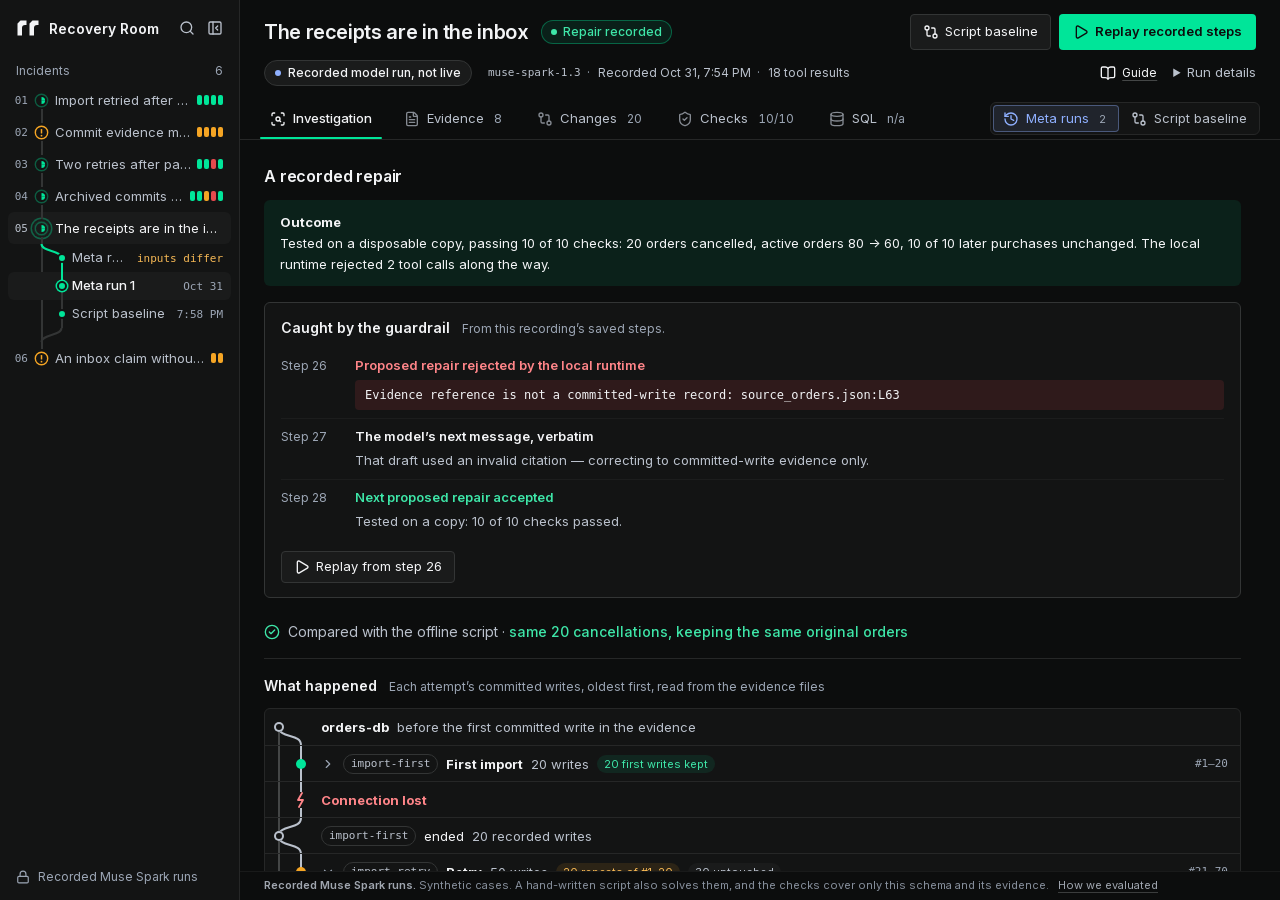
==== commit 080319ce: "Publish the recorded demo from 6dcb8d4 Co-Authored-By: Claude Opus 5.5 <noreply@anthropic.com>" ====
--- a/index.html
+++ b/index.html
@@ -5,7 +5,7 @@
   <meta name="viewport" content="width=device-width,initial-scale=1">
   <meta name="description" content="A local workbench for synthetic incident investigation and copy-only repair review.">
   <meta name="color-scheme" content="dark">
-  <title>Recovery Room · Local workbench</title>
+  <title>Recovery Room</title>
   <link rel="icon" href="./favicon.svg" type="image/svg+xml">
   <link rel="stylesheet" href="./style.css">
   <link rel="preload" href="./fonts/InterVariable.woff2" as="font" type="font/woff2" crossorigin>
@@ -78,7 +78,7 @@
       <header class="topbar">
         <button id="nav-toggle" class="nav-toggle" data-nav-toggle aria-controls="sidebar" aria-expanded="false"><svg class="icon" aria-hidden="true" focusable="false"><use href="#i-menu"></use></svg><span id="nav-toggle-label">Cases</span></button>
         <button class="palette-trigger" data-palette aria-haspopup="dialog" aria-controls="palette" aria-label="Search or jump to"><svg class="icon" aria-hidden="true" focusable="false"><use href="#i-search"></use></svg><span>Search or jump to…</span><kbd class="palette-key">Ctrl K</kbd></button>
-        <span id="demo-label" class="demo-label" hidden><span>Recorded demo</span><span class="demo-label-more"> · No live API calls</span></span>
+        <span id="demo-label" class="demo-label" hidden><span>Recorded runs</span><span class="demo-label-more"> · Muse Spark</span></span>
       </header>
 
       <div id="welcome" class="welcome" hidden></div>
@@ -90,7 +90,7 @@
         </div>
         <div id="header-actions" class="head-actions"></div>
         <div class="flow-row">
-          <span class="mode" id="mode-indicator">Offline demo · No model</span>
+          <span class="mode" id="mode-indicator">Script run · No model</span>
           <div id="incident-meta" class="meta"></div>
           <div class="flow-links">
             <button class="link small guide-toggle" data-open-guide aria-controls="context" aria-expanded="false"><svg class="icon" aria-hidden="true" focusable="false"><use href="#i-book-open"></use></svg><span>Guide</span></button>
@@ -121,7 +121,7 @@
         <aside id="context" class="context" aria-label="Details" tabindex="-1"></aside>
       </div>
 
-      <footer class="disclosure">This event-aware script solves the structured starter case. No AI advantage has been demonstrated. Checks cover the supported schema and supplied evidence. <button class="link" data-open-evaluation>How we evaluated</button></footer>
+      <footer class="disclosure">Synthetic cases. A hand-written script also solves them, and the checks cover only this schema and its evidence. <button class="link" data-open-evaluation>How we evaluated</button></footer>
     </div>
   </div>
 
--- a/style.css
+++ b/style.css
@@ -690,6 +690,8 @@
 /* Command palette */
 .demo-label{flex:none;order:3;padding:2px 8px;border-radius:var(--r-pill);background:var(--raised);color:var(--muted);font-size:var(--fs-1);font-weight:500;white-space:nowrap}
 .demo-label[hidden]{display:none}
+/* The public demo shows no mode until its recording label arrives, so the script label never flashes. */
+html[data-demo-mode="read-only"] #mode-indicator:not(.recorded){visibility:hidden}
 @media (max-width:420px){
   .demo-label-more{display:none}
   .demo-label{padding-inline:calc(var(--s1)/2)}
